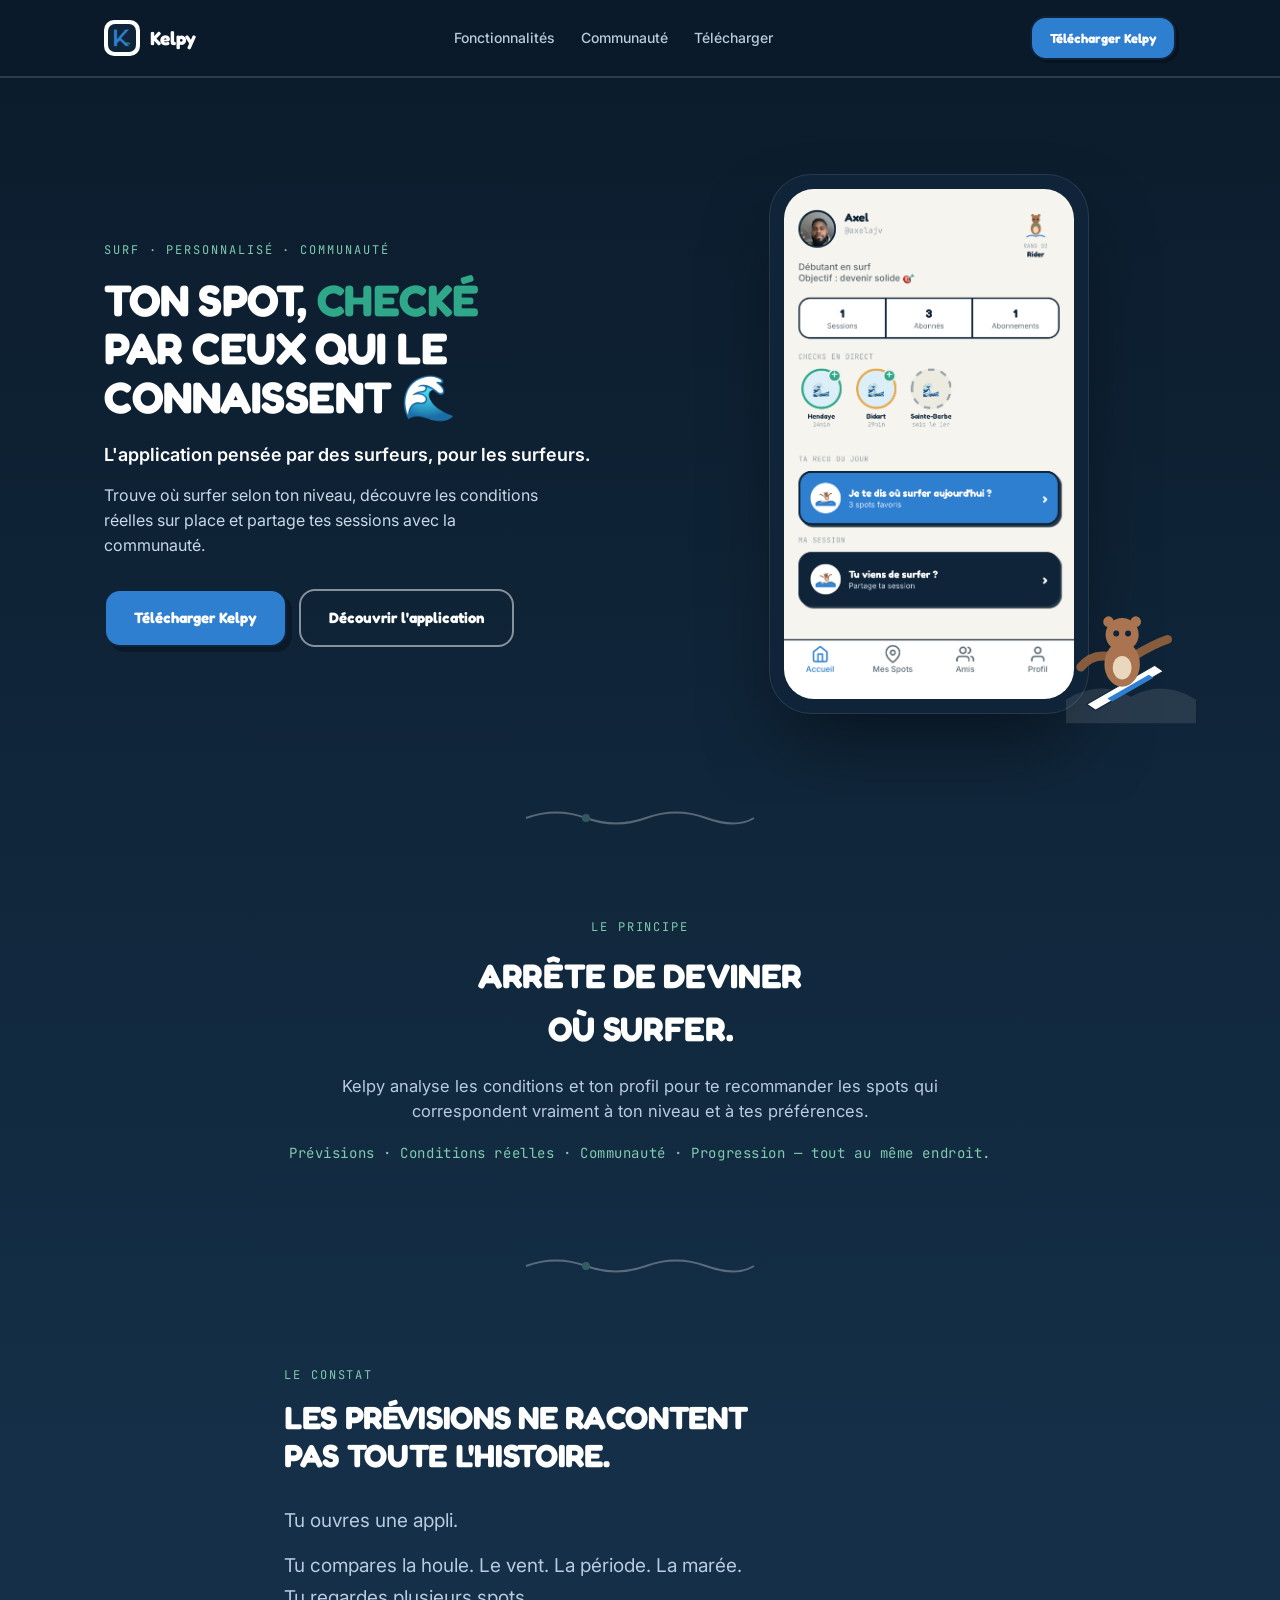
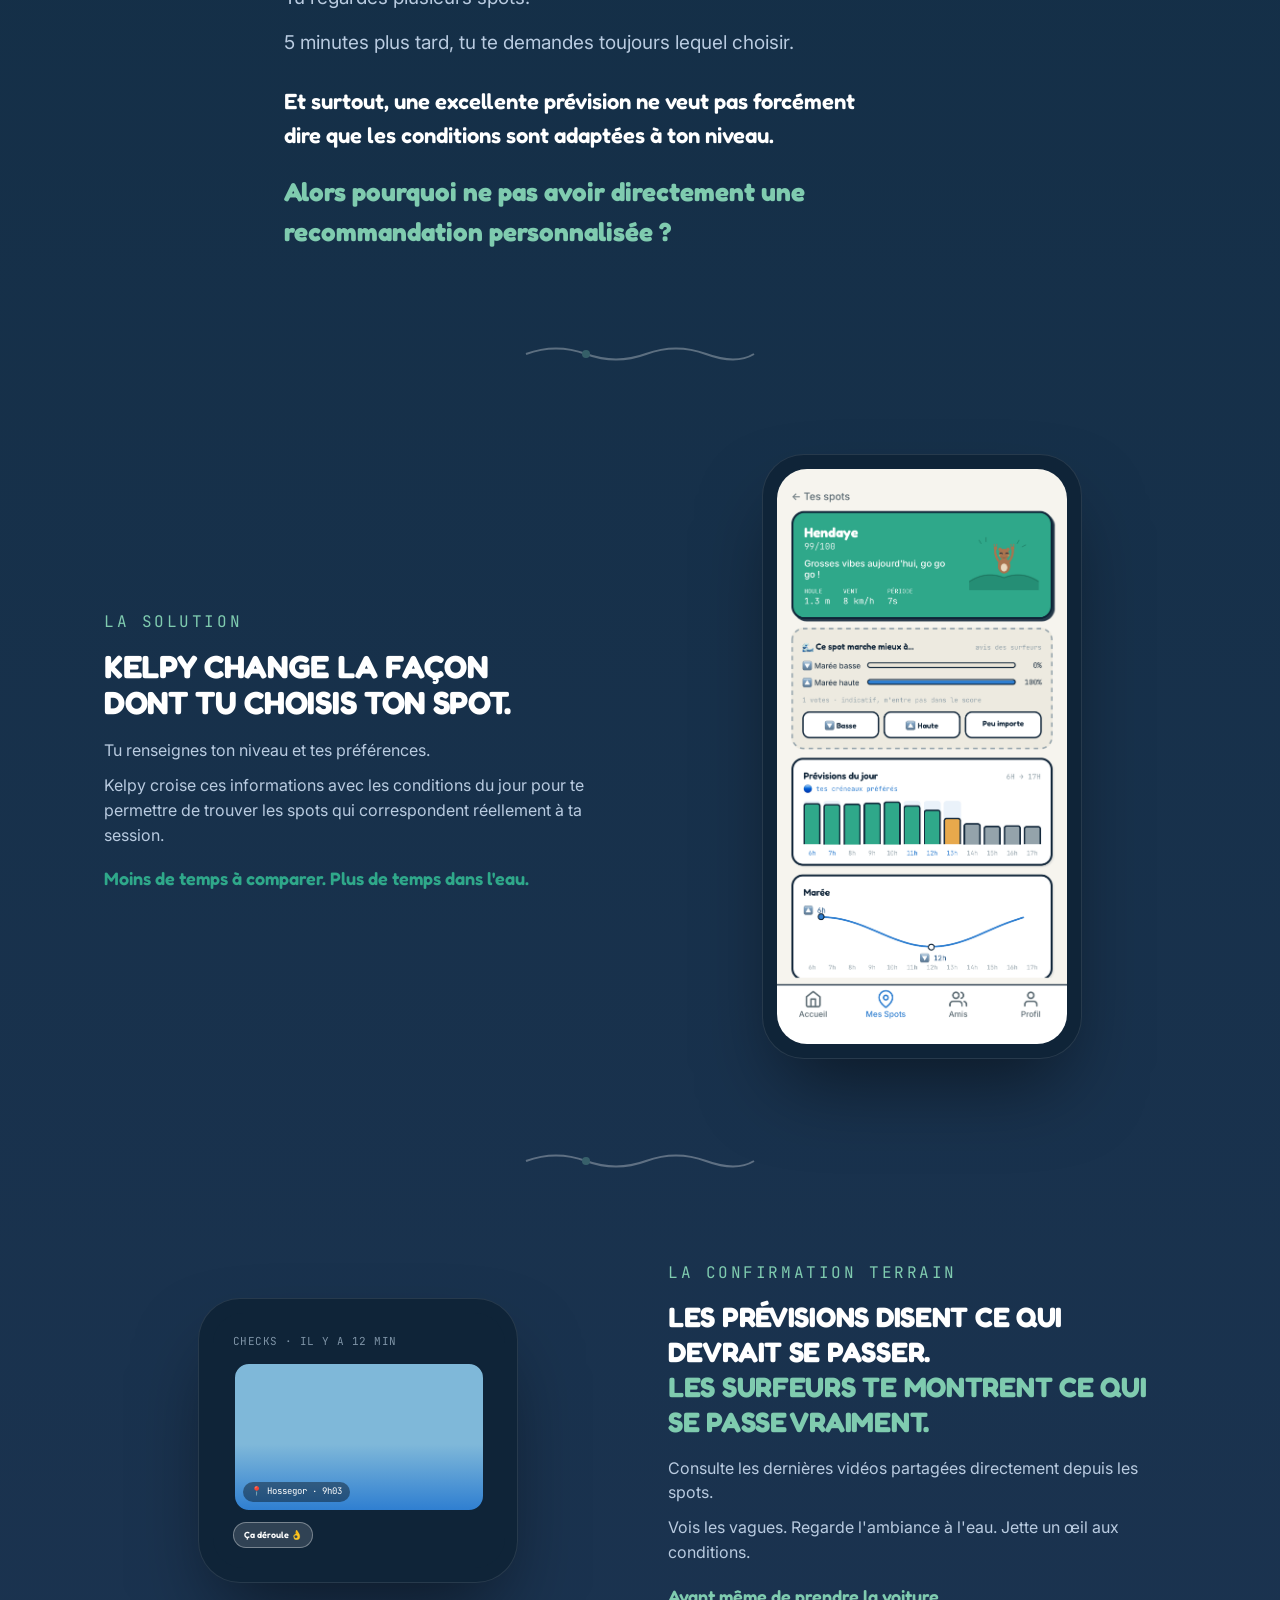
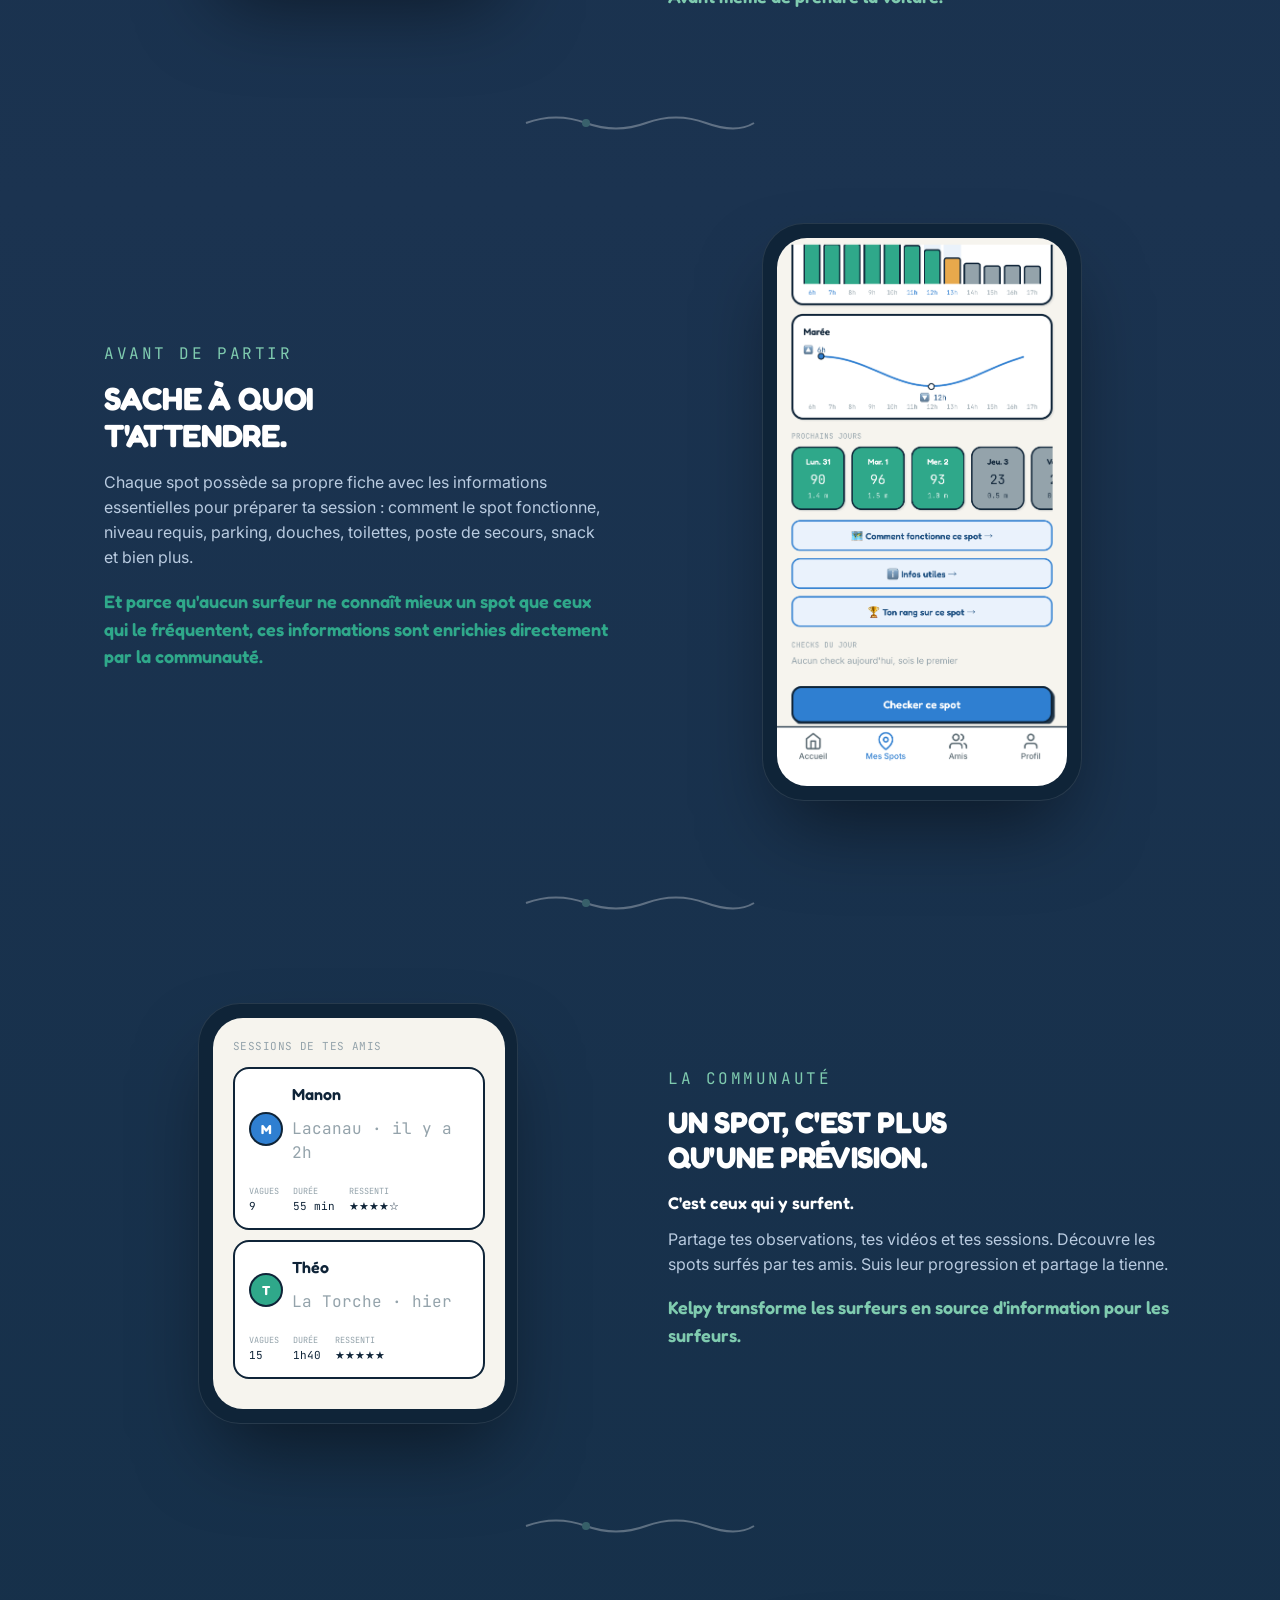
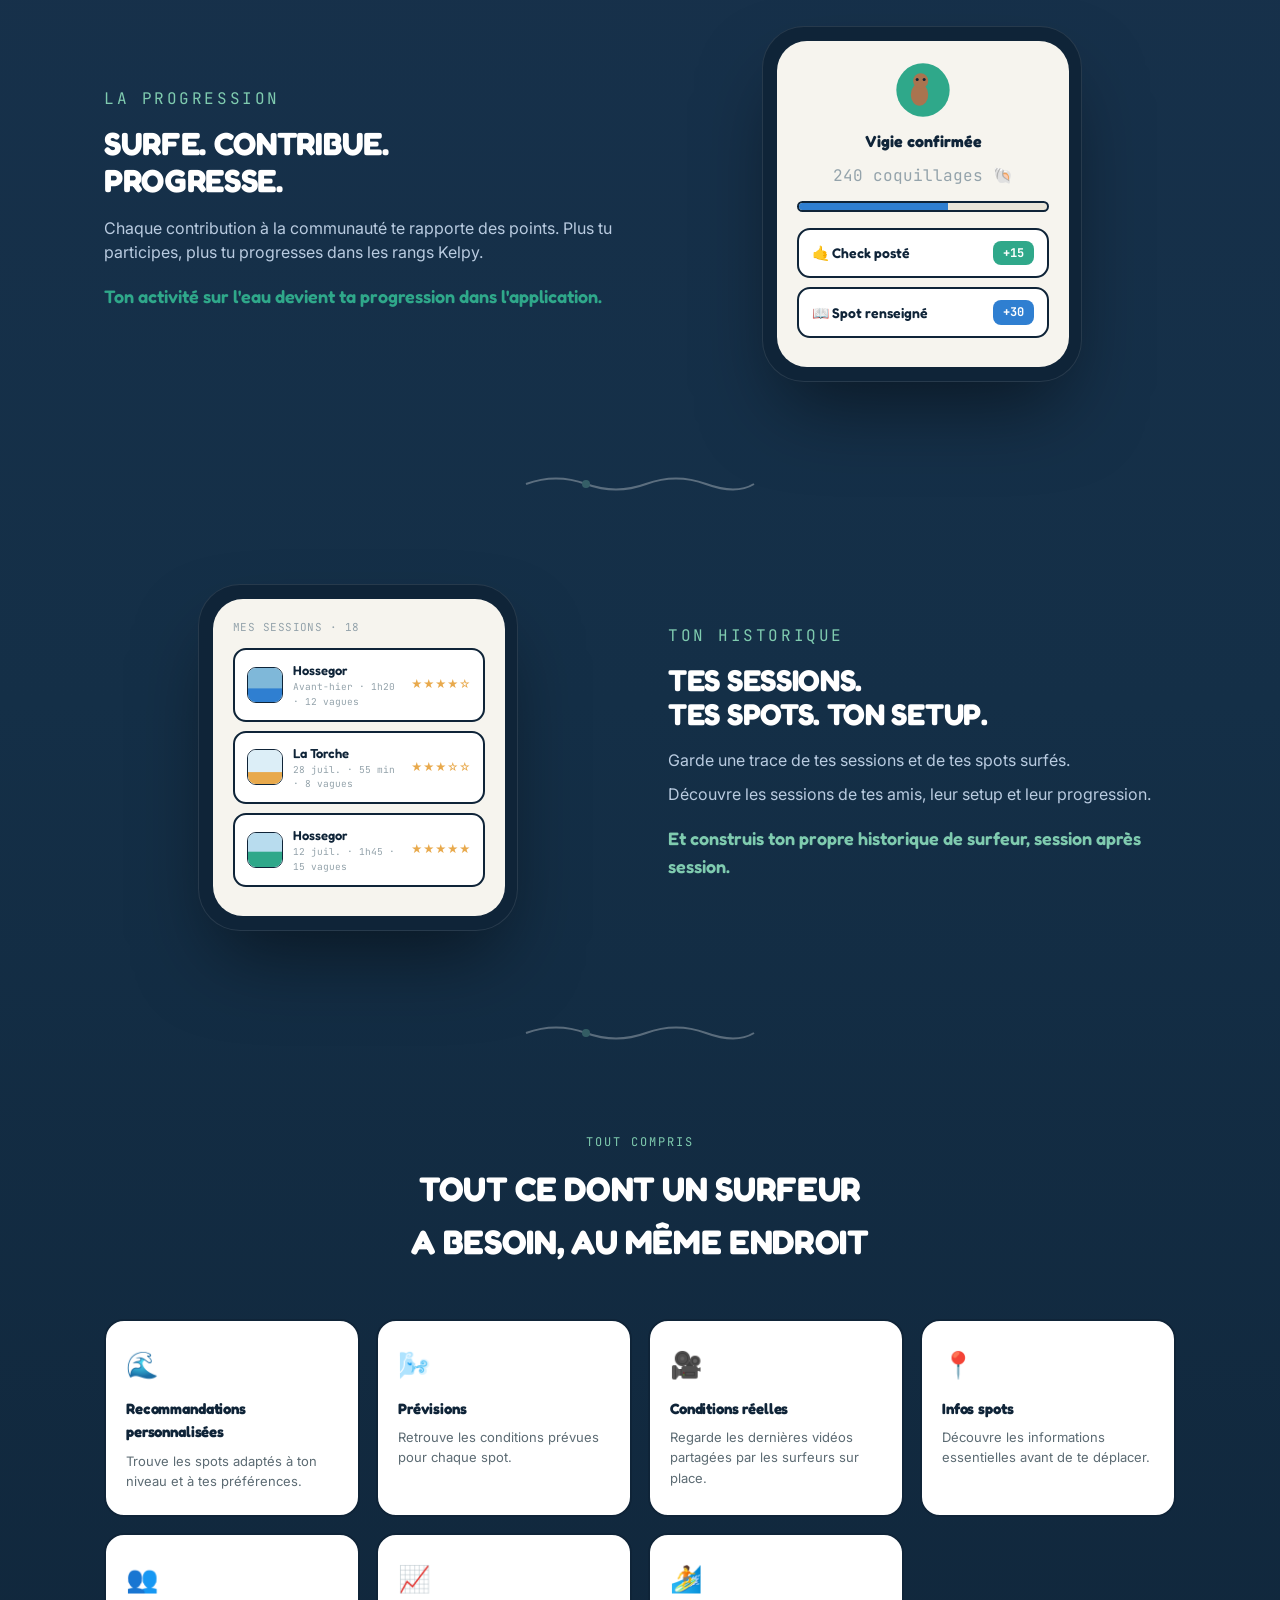
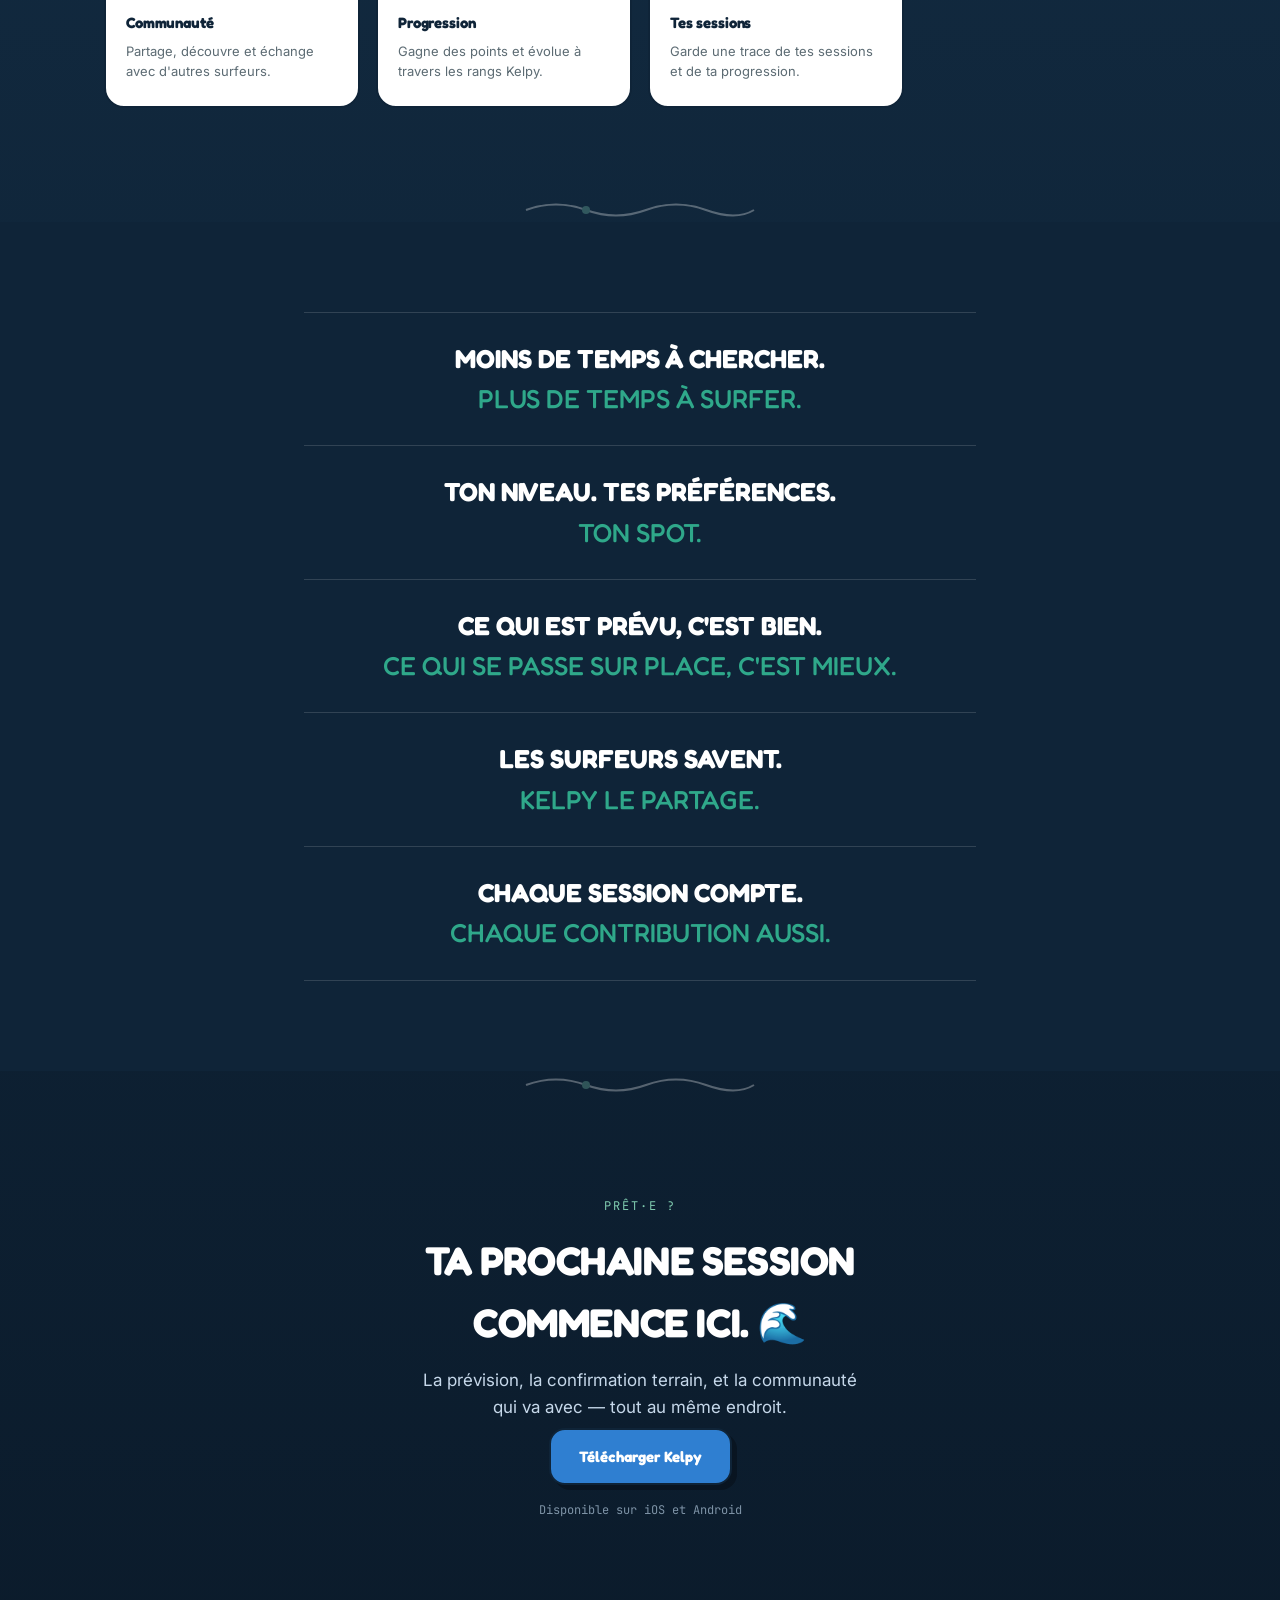
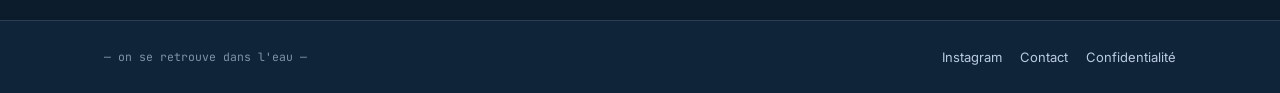
==== index.html @ 6b4bdc43 "Remove ?l=en-GB from App Store links, was forcing English display" ====
<!DOCTYPE html>
<html lang="fr">
<head>
<meta charset="UTF-8">
<meta name="viewport" content="width=device-width, initial-scale=1.0">
<title>Kelpy — Ton spot, checké par ceux qui le connaissent</title>
<link rel="preconnect" href="https://fonts.googleapis.com">
<link rel="preconnect" href="https://fonts.gstatic.com" crossorigin>
<link href="https://fonts.googleapis.com/css2?family=Fredoka:wght@500;600;700&family=Inter:wght@400;500;600;700&family=JetBrains+Mono:wght@400;500;700&display=swap" rel="stylesheet">
<style>
  :root{
    --ink:#0F2438; --ink-2:#173049;
    --foam:#F6F4EE; --foam-2:#EDEAE0;
    --ocean:#2F7FD1; --ocean-dark:#1B4E80; --ocean-light:#EAF2FC;
    --teal:#2FA88A; --teal-dark:#1C6E58;
    --amber:#E8A94C; --amber-dark:#9C6A1E;
    --slate:#5C6B73; --slate-light:#94A3AB;
    --fur:#A9744F; --fur-dark:#875C3C; --belly:#EAD8BE;
    --line:#0F2438;
  }
  *{box-sizing:border-box; margin:0; padding:0;}
  html{ scroll-behavior:smooth; }
  body{ font-family:'Inter',sans-serif; color:#fff; background:linear-gradient(180deg, #0B1B2B 0%, #142F47 18%, #1B3350 42%, #142F47 68%, #0B1B2B 100%); line-height:1.55; }
  img{ display:block; max-width:100%; }
  a{ color:inherit; }
  .wrap{ max-width:1120px; margin:0 auto; padding:0 24px; }
  .eyebrow{ font-family:'JetBrains Mono',monospace; font-size:12px; letter-spacing:0.16em; text-transform:uppercase; color:#7FCBAF; }
  .eyebrow.on-light{ color:#7FCBAF; }
  .eyebrow.on-dark{ color:#7FCBAF; }
  h1,h2,h3{ font-family:'Fredoka',sans-serif; font-weight:700; letter-spacing:-0.01em; }
  .btn{ display:inline-flex; align-items:center; gap:8px; font-family:'Fredoka',sans-serif; font-weight:700; font-size:15px; padding:15px 28px; border-radius:16px; border:2.5px solid var(--line); text-decoration:none; }
  .btn-primary{ background:var(--ocean); color:#fff; box-shadow:5px 5px 0 rgba(0,0,0,0.28); }
  .btn-ghost-dark{ background:transparent; color:#fff; border-color:rgba(255,255,255,0.5); }
  .card{ border:2.5px solid var(--line); border-radius:20px; background:#fff; color:var(--ink); }

  header{ position:sticky; top:0; z-index:30; background:rgba(11,27,43,0.88); backdrop-filter:blur(8px); border-bottom:2px solid rgba(255,255,255,0.14); }
  .navbar{ display:flex; align-items:center; justify-content:space-between; padding:16px 24px; max-width:1120px; margin:0 auto; }
  .brand{ display:flex; align-items:center; gap:10px; text-decoration:none; }
  .brand-mark{ width:36px; height:36px; border-radius:10px; background:#fff; display:flex; align-items:center; justify-content:center; }
  .brand-name{ font-family:'Fredoka',sans-serif; font-weight:700; font-size:19px; color:#fff; }
  .navlinks{ display:flex; gap:26px; font-size:14px; font-weight:500; }
  .navlinks a{ text-decoration:none; color:#B9CBE0; }

  section{ padding:88px 0; }
  section.dark{ color:#fff; }
  .slate-txt{ color:#B9CBE0; }

  .divider{ display:flex; justify-content:center; padding:0; }
  .divider svg{ opacity:0.3; }

  /* mini-mockups stylisés (remplacent les captures réelles) */
  .mock-screen{ width:292px; background:var(--foam); border-radius:30px; padding:20px; }
  .mock-eyebrow{ font-family:'JetBrains Mono',monospace; font-size:11px; color:var(--slate-light); margin-bottom:12px; letter-spacing:0.04em; }
  .mock-hero{ background:var(--teal); border-radius:18px; padding:16px 18px; border:2.5px solid var(--line); box-shadow:4px 4px 0 rgba(15,36,56,0.9); margin-bottom:14px; }
  .mock-hero .n{ font-family:'Fredoka',sans-serif; font-weight:700; font-size:19px; color:#fff; margin:0; }
  .mock-hero .s{ font-family:'JetBrains Mono',monospace; font-size:12px; color:#D6F2E9; margin:2px 0 10px; }
  .mock-stats{ display:flex; gap:15px; }
  .mock-stats div{ font-family:'JetBrains Mono',monospace; font-size:12px; color:#fff; }
  .mock-stats span{ display:block; font-size:9.5px; color:#D6F2E9; text-transform:uppercase; }
  .mock-bars{ display:flex; align-items:flex-end; gap:4px; height:52px; margin:8px 0 5px; }
  .mock-bar{ flex:1; border-radius:4px 4px 0 0; border:2px solid var(--line); border-bottom:none; }
  .mock-row{ display:flex; justify-content:space-between; align-items:center; border:2px solid var(--line); border-radius:13px; padding:11px 13px; margin-bottom:9px; background:#fff; }
  .mock-row .t{ font-family:'Fredoka',sans-serif; font-weight:600; font-size:14px; color:var(--ink); }
  .mock-badge{ font-family:'JetBrains Mono',monospace; font-size:12px; font-weight:700; padding:3px 10px; border-radius:8px; }
  .mock-bubbles{ display:flex; gap:10px; margin-bottom:16px; }
  .mock-bub{ width:46px; height:46px; border-radius:50%; border:3px solid var(--teal); }
  .mock-bub.md{ border-color:var(--amber); }
  .mock-bub.em{ border-color:var(--slate-light); border-style:dashed; }
  .mock-cta{ background:var(--ocean); border-radius:15px; padding:12px 14px; border:2.5px solid var(--line); box-shadow:4px 4px 0 rgba(15,36,56,0.9); display:flex; align-items:center; gap:10px; }
  .mock-cta .t{ color:#fff; font-family:'Fredoka',sans-serif; font-weight:700; font-size:13px; margin:0; }
  .mock-cta .d{ color:#D9E8FA; font-size:10px; margin:0; }
  .mock-poll{ border:2px dashed var(--slate-light); border-radius:15px; padding:13px; background:var(--foam-2); }
  .mock-poll .h{ font-family:'Fredoka',sans-serif; font-weight:600; font-size:13px; color:var(--ink); margin-bottom:10px; }
  .mock-poll-row{ display:flex; align-items:center; gap:8px; margin-bottom:7px; }
  .mock-poll-label{ font-size:11px; color:var(--ink); width:76px; flex-shrink:0; }
  .mock-poll-track{ flex:1; height:9px; background:#EAE5D8; border-radius:5px; border:2px solid var(--line); overflow:hidden; }
  .mock-poll-fill{ height:100%; background:var(--ocean); }
  .mock-list-item{ display:flex; align-items:flex-start; gap:10px; border:2px solid var(--line); border-radius:13px; padding:11px 13px; margin-bottom:9px; background:#fff; }
  .mock-list-item .ic{ font-size:17px; }
  .mock-list-item .txt{ font-size:12px; color:var(--slate); line-height:1.4; }
  .mock-list-item .txt b{ color:var(--ink); font-family:'Fredoka',sans-serif; font-weight:600; font-size:13.5px; display:block; margin-bottom:3px; }
  .mock-rank-head{ text-align:center; margin-bottom:16px; }
  .mock-rank-mascot{ width:58px; height:58px; margin:0 auto 10px; }
  .mock-rank-title{ font-family:'Fredoka',sans-serif; font-weight:700; font-size:18px; color:var(--ink); }
  .mock-rank-sub{ font-family:'JetBrains Mono',monospace; font-size:11.5px; color:var(--slate-light); }
  .mock-track-outer{ height:11px; border-radius:7px; background:#EAE5D8; border:2.5px solid var(--line); margin:12px 0 4px; position:relative; overflow:hidden; }
  .mock-track-fill{ height:100%; background:var(--ocean); }
  .mock-avatar{ width:34px; height:34px; border-radius:50%; background:var(--ocean); border:2px solid var(--line); display:flex; align-items:center; justify-content:center; font-family:'Fredoka',sans-serif; font-weight:700; color:#fff; font-size:13px; flex-shrink:0; }
  .mock-post{ border:2px solid var(--line); border-radius:16px; padding:13px 14px; background:#fff; margin-bottom:10px; }
  .mock-post-top{ display:flex; align-items:center; gap:9px; margin-bottom:9px; }
  .mock-post-name{ font-family:'Fredoka',sans-serif; font-weight:600; font-size:13px; color:var(--ink); margin:0; }
  .mock-post-meta{ font-family:'JetBrains Mono',monospace; font-size:10px; color:var(--slate-light); margin:0; }
  .mock-post-stats{ display:flex; gap:14px; font-family:'JetBrains Mono',monospace; font-size:11px; color:var(--ink); }
  .mock-post-stats span{ display:block; font-size:8.5px; color:var(--slate-light); text-transform:uppercase; }
  .mock-session-log{ display:flex; align-items:center; gap:10px; border:2px solid var(--line); border-radius:13px; padding:10px 12px; margin-bottom:9px; background:#fff; }
  .mock-session-thumb{ width:36px; height:36px; border-radius:9px; flex-shrink:0; border:1.5px solid var(--line); }
  .mock-session-info{ flex:1; }
  .mock-session-info .n{ font-family:'Fredoka',sans-serif; font-weight:600; font-size:13px; color:var(--ink); margin:0; }
  .mock-session-info .m{ font-family:'JetBrains Mono',monospace; font-size:9.5px; color:var(--slate-light); margin:0; }
  .mock-stars{ font-size:11px; color:var(--amber); }

  .hero{ padding:96px 0 90px; position:relative; overflow:hidden; }
  .hero-grid{ display:grid; grid-template-columns:1.05fr 1fr; gap:60px; align-items:center; }
  .hero h1{ font-size:44px; line-height:1.1; margin:16px 0 20px; text-transform:uppercase; }
  .hero h1 span{ color:var(--teal); }
  .hero .lede{ font-size:18px; font-weight:600; margin-bottom:14px; }
  .hero p.body{ font-size:16px; color:#C6D8EA; max-width:440px; margin-bottom:32px; }
  .hero-ctas{ display:flex; gap:12px; flex-wrap:wrap; }

  .hero-visual{ position:relative; display:flex; justify-content:center; }
  .phone-frame{ width:320px; border-radius:42px; padding:14px; background:var(--ink); box-shadow:0 40px 80px -20px rgba(0,0,0,0.5); position:relative; z-index:2; border:1px solid rgba(255,255,255,0.1); }
  .phone-frame img{ border-radius:30px; width:100%; }
  .kelpy-float{ position:absolute; z-index:3; }

  .statement{ text-align:center; }
  .statement h2{ font-size:34px; text-transform:uppercase; margin:14px 0 18px; }
  .statement .lede{ font-size:16.5px; max-width:640px; margin:0 auto 18px; }
  .statement .pillars{ font-family:'JetBrains Mono',monospace; font-size:14px; letter-spacing:0.04em; margin-top:6px; }

  .problem-lines p{ font-size:19px; color:#B9CBE0; margin-bottom:6px; }
  .problem-lines p.tight{ margin-bottom:2px; }
  .problem-lines .beat{ height:14px; }
  .problem-punch{ font-family:'Fredoka',sans-serif; font-weight:600; font-size:22px; color:#fff; margin-top:26px; max-width:600px; }
  .problem-question{ font-family:'Fredoka',sans-serif; font-weight:700; font-size:26px; color:#7FCBAF; margin-top:20px; }

  .split{ display:grid; grid-template-columns:1fr 1fr; gap:56px; align-items:center; }
  .split.reverse{ direction:rtl; }
  .split.reverse > *{ direction:ltr; }
  .split h2{ font-size:32px; text-transform:uppercase; margin:14px 0 16px; line-height:1.15; }
  .split p{ font-size:16px; margin-bottom:10px; }
  .split .punch{ font-family:'Fredoka',sans-serif; font-weight:600; font-size:18px; margin-top:18px; }
  .split-visual{ display:flex; justify-content:center; }

  .section-head{ text-align:center; max-width:600px; margin:0 auto 50px; }
  .section-head h2{ font-size:34px; text-transform:uppercase; margin:12px 0 0; }
  .feat-grid{ display:grid; grid-template-columns:repeat(4,1fr); gap:16px; }
  .feat-card{ padding:24px 20px; }
  .feat-card .ic{ font-size:26px; margin-bottom:12px; }
  .feat-card h3{ font-size:15px; margin-bottom:7px; text-transform:none; }
  .feat-card p{ font-size:13px; color:var(--slate); }

  .manifesto{ background:var(--ink); color:#fff; padding:90px 0; }
  .mani-list{ display:flex; flex-direction:column; }
  .mani-item{ padding:26px 0; border-bottom:1px solid rgba(255,255,255,0.14); text-align:center; }
  .mani-item:first-child{ border-top:1px solid rgba(255,255,255,0.14); }
  .mani-item .l1{ font-family:'Fredoka',sans-serif; font-weight:700; font-size:26px; text-transform:uppercase; }
  .mani-item .l2{ font-family:'Fredoka',sans-serif; font-weight:500; font-size:26px; text-transform:uppercase; color:var(--teal); }

  .final-cta{ text-align:center; padding:100px 0; }
  .final-cta h2{ font-size:40px; text-transform:uppercase; margin:14px 0 14px; }
  .final-cta .lede{ font-size:17px; color:#C6D8EA; max-width:460px; margin:0 auto 8px; }
  .final-cta .tag{ font-family:'JetBrains Mono',monospace; font-size:13px; color:#7FCBAF; margin-bottom:30px; }
  .store-note{ font-family:'JetBrains Mono',monospace; font-size:12px; color:#7E93A6; margin-top:16px; }

  footer{ background:var(--ink); border-top:1px solid rgba(255,255,255,0.12); padding:26px 0; }
  .foot-row{ display:flex; justify-content:space-between; align-items:center; flex-wrap:wrap; gap:12px; }
  .foot-sig{ font-family:'JetBrains Mono',monospace; font-size:11.5px; color:#7E93A6; }
  .foot-links{ display:flex; gap:18px; font-size:13px; }
  .foot-links a{ text-decoration:none; color:#B9CBE0; }

  @media (max-width:880px){
    .hero-grid, .split, .split.reverse{ grid-template-columns:1fr; direction:ltr; }
    .hero{ text-align:center; padding-top:60px; }
    .hero p.body{ margin-left:auto; margin-right:auto; }
    .hero-ctas{ justify-content:center; }
    .hero-visual{ margin-top:48px; }
    .split-visual{ margin-top:32px; }
    .split{ text-align:center; }
    .feat-grid{ grid-template-columns:1fr 1fr; }
    .navlinks{ display:none; }
    .hero h1{ font-size:32px; }
    .mani-item .l1, .mani-item .l2{ font-size:19px; }
  }
</style>
</head>
<body>

<header>
  <div class="navbar">
    <a class="brand" href="#top">
      <div class="brand-mark">
        <img src="[data-uri]" width="28" height="28" style="border-radius:7px; display:block;" alt="Kelpy">
      </div>
      <span class="brand-name">Kelpy</span>
    </a>
    <nav class="navlinks">
      <a href="#features">Fonctionnalités</a>
      <a href="#community">Communauté</a>
      <a href="https://apps.apple.com/fr/app/kelpy/id6801626413">Télécharger</a>
    </nav>
    <a href="https://apps.apple.com/fr/app/kelpy/id6801626413" class="btn btn-primary" style="padding:10px 18px; font-size:13px; box-shadow:3px 3px 0 rgba(0,0,0,0.28);">Télécharger Kelpy</a>
  </div>
</header>

<section class="dark hero" id="top">
  <div class="wrap hero-grid">
    <div>
      <p class="eyebrow on-dark">SURF · PERSONNALISÉ · COMMUNAUTÉ</p>
      <h1>Ton spot, <span>checké</span><br>par ceux qui le<br>connaissent 🌊</h1>
      <p class="lede" style="color:#fff;">L'application pensée par des surfeurs, pour les surfeurs.</p>
      <p class="body">Trouve où surfer selon ton niveau, découvre les conditions réelles sur place et partage tes sessions avec la communauté.</p>
      <div class="hero-ctas">
        <a href="https://apps.apple.com/fr/app/kelpy/id6801626413" class="btn btn-primary">Télécharger Kelpy</a>
        <a href="https://apps.apple.com/fr/app/kelpy/id6801626413" class="btn btn-ghost-dark">Découvrir l'application</a>
      </div>
    </div>
    <div class="hero-visual">
      <div class="phone-frame">
        <img src="[data-uri]" alt="Écran d'accueil réel de Kelpy" style="border-radius:30px; width:100%; display:block;">
      </div>
      <svg class="kelpy-float" viewBox="0 0 220 190" width="130" style="right:-20px; bottom:-10px;">
        <path d="M0 150 Q55 115 110 145 Q165 115 220 150 L220 190 L0 190 Z" fill="rgba(255,255,255,0.1)"/>
        <polygon points="35,158 150,92 165,102 50,168" fill="#ffffff" stroke="#0F2438" stroke-width="2"/>
        <polygon points="70,148 140,108 148,113 78,153" fill="#2F7FD1"/>
        <path d="M78,78 Q45,70 25,95" fill="none" stroke="#875C3C" stroke-width="15" stroke-linecap="round"/>
        <path d="M112,78 Q150,55 172,48" fill="none" stroke="#875C3C" stroke-width="15" stroke-linecap="round"/>
        <ellipse cx="95" cy="90" rx="30" ry="38" fill="#A9744F"/>
        <ellipse cx="95" cy="96" rx="16" ry="20" fill="#EAD8BE"/>
        <circle cx="95" cy="40" r="28" fill="#A9744F"/>
        <ellipse cx="72" cy="18" rx="9" ry="9" fill="#A9744F"/>
        <ellipse cx="118" cy="18" rx="9" ry="9" fill="#A9744F"/>
        <circle cx="85" cy="38" r="5" fill="#0F2438"/>
        <circle cx="105" cy="38" r="5" fill="#0F2438"/>
      </svg>
    </div>
  </div>
</section>
<div class="divider">
  <svg viewBox="0 0 240 26" width="240" height="26">
    <path d="M6 14 Q 36 3, 66 14 T 126 14 T 186 14 T 234 14" fill="none" stroke="#ffffff" stroke-width="2"/>
    <circle cx="66" cy="14" r="4" fill="#7FCBAF"/>
  </svg>
</div>
<section class="statement">
  <div class="wrap">
    <p class="eyebrow on-light" style="text-align:center;">Le principe</p>
    <h2 style="text-align:center;">Arrête de deviner<br>où surfer.</h2>
    <p class="lede slate-txt" style="text-align:center;">Kelpy analyse les conditions et ton profil pour te recommander les spots qui correspondent vraiment à ton niveau et à tes préférences.</p>
    <p class="pillars" style="text-align:center; color:#7FCBAF;">Prévisions · Conditions réelles · Communauté · Progression — tout au même endroit.</p>
  </div>
</section>
<div class="divider">
  <svg viewBox="0 0 240 26" width="240" height="26">
    <path d="M6 14 Q 36 3, 66 14 T 126 14 T 186 14 T 234 14" fill="none" stroke="#ffffff" stroke-width="2"/>
    <circle cx="66" cy="14" r="4" fill="#7FCBAF"/>
  </svg>
</div>
<section id="story">
  <div class="wrap" style="max-width:760px;">
    <p class="eyebrow on-light">Le constat</p>
    <h2 style="font-size:32px; text-transform:uppercase; margin:14px 0 30px; line-height:1.2;">Les prévisions ne racontent<br>pas toute l'histoire.</h2>
    <div class="problem-lines">
      <p class="tight">Tu ouvres une appli.</p>
      <div class="beat"></div>
      <p class="tight">Tu compares la houle. Le vent. La période. La marée.</p>
      <p class="tight">Tu regardes plusieurs spots.</p>
      <div class="beat"></div>
      <p>5 minutes plus tard, tu te demandes toujours lequel choisir.</p>
    </div>
    <p class="problem-punch">Et surtout, une excellente prévision ne veut pas forcément dire que les conditions sont adaptées à ton niveau.</p>
    <p class="problem-question">Alors pourquoi ne pas avoir directement une recommandation personnalisée ?</p>
  </div>
</section>
<div class="divider">
  <svg viewBox="0 0 240 26" width="240" height="26">
    <path d="M6 14 Q 36 3, 66 14 T 126 14 T 186 14 T 234 14" fill="none" stroke="#ffffff" stroke-width="2"/>
    <circle cx="66" cy="14" r="4" fill="#7FCBAF"/>
  </svg>
</div>
<section class="dark">
  <div class="wrap split">
    <div>
      <p class="eyebrow on-dark">La solution</p>
      <h2>Kelpy change la façon<br>dont tu choisis ton spot.</h2>
      <p class="slate-txt">Tu renseignes ton niveau et tes préférences.</p>
      <p class="slate-txt">Kelpy croise ces informations avec les conditions du jour pour te permettre de trouver les spots qui correspondent réellement à ta session.</p>
      <p class="punch" style="color:var(--teal);">Moins de temps à comparer. Plus de temps dans l'eau.</p>
    </div>
    <div class="split-visual">
      <div class="phone-frame">
        <img src="[data-uri]" alt="Fiche spot Hendaye avec score et sondage marée" style="border-radius:30px; width:100%; display:block;">
      </div>
    </div>
  </div>
</section>
<div class="divider">
  <svg viewBox="0 0 240 26" width="240" height="26">
    <path d="M6 14 Q 36 3, 66 14 T 126 14 T 186 14 T 234 14" fill="none" stroke="#ffffff" stroke-width="2"/>
    <circle cx="66" cy="14" r="4" fill="#7FCBAF"/>
  </svg>
</div>
<section>
  <div class="wrap split reverse">
    <div>
      <p class="eyebrow on-light">La confirmation terrain</p>
      <h2 style="text-transform:uppercase; font-size:28px; line-height:1.25; margin:14px 0 16px;">Les prévisions disent ce qui devrait se passer.<br><span style="color:#7FCBAF;">Les surfeurs te montrent ce qui se passe vraiment.</span></h2>
      <p class="slate-txt">Consulte les dernières vidéos partagées directement depuis les spots.</p>
      <p class="slate-txt">Vois les vagues. Regarde l'ambiance à l'eau. Jette un œil aux conditions.</p>
      <p class="punch" style="color:#7FCBAF;">Avant même de prendre la voiture.</p>
    </div>
    <div class="split-visual">
      <div class="phone-frame" style="background:var(--ink);">
        <div class="mock-screen" style="background:var(--ink);">
          <div class="mock-eyebrow" style="color:#7E93A6;">CHECKS · IL Y A 12 MIN</div>
          <div style="border-radius:16px; overflow:hidden; height:150px; background:linear-gradient(180deg,#7FB8D9 55%, var(--ocean) 100%); position:relative; border:2px solid var(--line); margin-bottom:10px;">
            <span style="position:absolute; bottom:8px; left:8px; background:rgba(0,0,0,0.4); color:#fff; font-size:9px; padding:3px 8px; border-radius:10px; font-family:'JetBrains Mono',monospace;">📍 Hossegor · 9h03</span>
          </div>
          <div style="display:flex; gap:6px;">
            <span style="background:rgba(255,255,255,0.14); color:#fff; font-size:9px; padding:5px 10px; border-radius:14px; border:1px solid rgba(255,255,255,0.35); font-family:'Fredoka',sans-serif; font-weight:600;">Ça déroule 👌</span>
          </div>
        </div>
      </div>
    </div>
  </div>
</section>
<div class="divider">
  <svg viewBox="0 0 240 26" width="240" height="26">
    <path d="M6 14 Q 36 3, 66 14 T 126 14 T 186 14 T 234 14" fill="none" stroke="#ffffff" stroke-width="2"/>
    <circle cx="66" cy="14" r="4" fill="#7FCBAF"/>
  </svg>
</div>
<section class="dark">
  <div class="wrap split">
    <div>
      <p class="eyebrow on-dark">Avant de partir</p>
      <h2>Sache à quoi<br>t'attendre.</h2>
      <p class="slate-txt">Chaque spot possède sa propre fiche avec les informations essentielles pour préparer ta session : comment le spot fonctionne, niveau requis, parking, douches, toilettes, poste de secours, snack et bien plus.</p>
      <p class="punch" style="color:var(--teal);">Et parce qu'aucun surfeur ne connaît mieux un spot que ceux qui le fréquentent, ces informations sont enrichies directement par la communauté.</p>
    </div>
    <div class="split-visual">
      <div class="phone-frame">
        <img src="[data-uri]" alt="Prévisions, marée et infos pratiques d'un spot" style="border-radius:30px; width:100%; display:block;">
      </div>
    </div>
  </div>
</section>
<div class="divider">
  <svg viewBox="0 0 240 26" width="240" height="26">
    <path d="M6 14 Q 36 3, 66 14 T 126 14 T 186 14 T 234 14" fill="none" stroke="#ffffff" stroke-width="2"/>
    <circle cx="66" cy="14" r="4" fill="#7FCBAF"/>
  </svg>
</div>
<section id="community">
  <div class="wrap split reverse">
    <div>
      <p class="eyebrow on-light">La communauté</p>
      <h2 style="text-transform:uppercase; font-size:30px; margin:14px 0 16px;">Un spot, c'est plus<br>qu'une prévision.</h2>
      <p style="font-family:'Fredoka',sans-serif; font-weight:600; color:#fff; font-size:17px; margin-bottom:10px;">C'est ceux qui y surfent.</p>
      <p class="slate-txt">Partage tes observations, tes vidéos et tes sessions. Découvre les spots surfés par tes amis. Suis leur progression et partage la tienne.</p>
      <p class="punch" style="color:#7FCBAF;">Kelpy transforme les surfeurs en source d'information pour les surfeurs.</p>
    </div>
    <div class="split-visual">
      <div class="phone-frame">
        <div class="mock-screen">
          <div class="mock-eyebrow">SESSIONS DE TES AMIS</div>
          <div class="mock-post">
            <div class="mock-post-top">
              <div class="mock-avatar">M</div>
              <div><p class="mock-post-name">Manon</p><p class="mock-post-meta">Lacanau · il y a 2h</p></div>
            </div>
            <div class="mock-post-stats">
              <div><span>Vagues</span>9</div>
              <div><span>Durée</span>55 min</div>
              <div><span>Ressenti</span>★★★★☆</div>
            </div>
          </div>
          <div class="mock-post">
            <div class="mock-post-top">
              <div class="mock-avatar" style="background:var(--teal);">T</div>
              <div><p class="mock-post-name">Théo</p><p class="mock-post-meta">La Torche · hier</p></div>
            </div>
            <div class="mock-post-stats">
              <div><span>Vagues</span>15</div>
              <div><span>Durée</span>1h40</div>
              <div><span>Ressenti</span>★★★★★</div>
            </div>
          </div>
        </div>
      </div>
    </div>
  </div>
</section>
<div class="divider">
  <svg viewBox="0 0 240 26" width="240" height="26">
    <path d="M6 14 Q 36 3, 66 14 T 126 14 T 186 14 T 234 14" fill="none" stroke="#ffffff" stroke-width="2"/>
    <circle cx="66" cy="14" r="4" fill="#7FCBAF"/>
  </svg>
</div>
<section class="dark">
  <div class="wrap split">
    <div>
      <p class="eyebrow on-dark">La progression</p>
      <h2>Surfe. Contribue.<br>Progresse.</h2>
      <p class="slate-txt">Chaque contribution à la communauté te rapporte des points. Plus tu participes, plus tu progresses dans les rangs Kelpy.</p>
      <p class="punch" style="color:var(--teal);">Ton activité sur l'eau devient ta progression dans l'application.</p>
    </div>
    <div class="split-visual">
      <div class="phone-frame">
        <div class="mock-screen">
          <div class="mock-rank-head">
            <div class="mock-rank-mascot"><svg viewBox="0 0 100 100"><circle cx="50" cy="50" r="46" fill="#2FA88A"/><g transform="translate(30 24)"><ellipse cx="14" cy="34" rx="15" ry="19" fill="#A9744F"/><circle cx="16" cy="10" r="13" fill="#A9744F"/><circle cx="10" cy="8" r="2.6" fill="#0F2438"/><circle cx="22" cy="8" r="2.6" fill="#0F2438"/></g></svg></div>
            <p class="mock-rank-title">Vigie confirmée</p>
            <p class="mock-rank-sub">240 coquillages 🐚</p>
            <div class="mock-track-outer"><div class="mock-track-fill" style="width:60%;"></div></div>
          </div>
          <div class="mock-row"><span class="t">🤙 Check posté</span><span class="mock-badge" style="background:var(--teal); color:#fff;">+15</span></div>
          <div class="mock-row"><span class="t">📖 Spot renseigné</span><span class="mock-badge" style="background:var(--ocean); color:#fff;">+30</span></div>
        </div>
      </div>
    </div>
  </div>
</section>
<div class="divider">
  <svg viewBox="0 0 240 26" width="240" height="26">
    <path d="M6 14 Q 36 3, 66 14 T 126 14 T 186 14 T 234 14" fill="none" stroke="#ffffff" stroke-width="2"/>
    <circle cx="66" cy="14" r="4" fill="#7FCBAF"/>
  </svg>
</div>
<section>
  <div class="wrap split reverse">
    <div>
      <p class="eyebrow on-light">Ton historique</p>
      <h2 style="text-transform:uppercase; font-size:30px; margin:14px 0 16px;">Tes sessions.<br>Tes spots. Ton setup.</h2>
      <p class="slate-txt">Garde une trace de tes sessions et de tes spots surfés.</p>
      <p class="slate-txt">Découvre les sessions de tes amis, leur setup et leur progression.</p>
      <p class="punch" style="color:#7FCBAF;">Et construis ton propre historique de surfeur, session après session.</p>
    </div>
    <div class="split-visual">
      <div class="phone-frame">
        <div class="mock-screen">
          <div class="mock-eyebrow">MES SESSIONS · 18</div>
          <div class="mock-session-log">
            <svg class="mock-session-thumb" viewBox="0 0 40 40"><rect width="40" height="40" fill="#7FB8D9"/><rect y="24" width="40" height="16" fill="#2F7FD1"/></svg>
            <div class="mock-session-info"><p class="n">Hossegor</p><p class="m">Avant-hier · 1h20 · 12 vagues</p></div>
            <span class="mock-stars">★★★★☆</span>
          </div>
          <div class="mock-session-log">
            <svg class="mock-session-thumb" viewBox="0 0 40 40"><rect width="40" height="40" fill="#DCEEF7"/><rect y="26" width="40" height="14" fill="#E8A94C"/></svg>
            <div class="mock-session-info"><p class="n">La Torche</p><p class="m">28 juil. · 55 min · 8 vagues</p></div>
            <span class="mock-stars">★★★☆☆</span>
          </div>
          <div class="mock-session-log">
            <svg class="mock-session-thumb" viewBox="0 0 40 40"><rect width="40" height="40" fill="#B8DCEE"/><rect y="22" width="40" height="18" fill="#2FA88A"/></svg>
            <div class="mock-session-info"><p class="n">Hossegor</p><p class="m">12 juil. · 1h45 · 15 vagues</p></div>
            <span class="mock-stars">★★★★★</span>
          </div>
        </div>
      </div>
    </div>
  </div>
</section>
<div class="divider">
  <svg viewBox="0 0 240 26" width="240" height="26">
    <path d="M6 14 Q 36 3, 66 14 T 126 14 T 186 14 T 234 14" fill="none" stroke="#ffffff" stroke-width="2"/>
    <circle cx="66" cy="14" r="4" fill="#7FCBAF"/>
  </svg>
</div>
<section id="features">
  <div class="wrap">
    <div class="section-head">
      <p class="eyebrow on-light">Tout compris</p>
      <h2>Tout ce dont un surfeur<br>a besoin, au même endroit</h2>
    </div>
    <div class="feat-grid">
      <div class="card feat-card">
        <div class="ic">🌊</div>
        <h3>Recommandations personnalisées</h3>
        <p>Trouve les spots adaptés à ton niveau et à tes préférences.</p>
      </div>
      <div class="card feat-card">
        <div class="ic">🌬️</div>
        <h3>Prévisions</h3>
        <p>Retrouve les conditions prévues pour chaque spot.</p>
      </div>
      <div class="card feat-card">
        <div class="ic">🎥</div>
        <h3>Conditions réelles</h3>
        <p>Regarde les dernières vidéos partagées par les surfeurs sur place.</p>
      </div>
      <div class="card feat-card">
        <div class="ic">📍</div>
        <h3>Infos spots</h3>
        <p>Découvre les informations essentielles avant de te déplacer.</p>
      </div>
      <div class="card feat-card">
        <div class="ic">👥</div>
        <h3>Communauté</h3>
        <p>Partage, découvre et échange avec d'autres surfeurs.</p>
      </div>
      <div class="card feat-card">
        <div class="ic">📈</div>
        <h3>Progression</h3>
        <p>Gagne des points et évolue à travers les rangs Kelpy.</p>
      </div>
      <div class="card feat-card">
        <div class="ic">🏄</div>
        <h3>Tes sessions</h3>
        <p>Garde une trace de tes sessions et de ta progression.</p>
      </div>
    </div>
  </div>
</section>
<div class="divider">
  <svg viewBox="0 0 240 26" width="240" height="26">
    <path d="M6 14 Q 36 3, 66 14 T 126 14 T 186 14 T 234 14" fill="none" stroke="#ffffff" stroke-width="2"/>
    <circle cx="66" cy="14" r="4" fill="#7FCBAF"/>
  </svg>
</div>
<section class="manifesto">
  <div class="wrap" style="max-width:720px;">
    <div class="mani-list">
      <div class="mani-item"><span class="l1">Moins de temps à chercher.</span><br><span class="l2">Plus de temps à surfer.</span></div>
      <div class="mani-item"><span class="l1">Ton niveau. Tes préférences.</span><br><span class="l2">Ton spot.</span></div>
      <div class="mani-item"><span class="l1">Ce qui est prévu, c'est bien.</span><br><span class="l2">Ce qui se passe sur place, c'est mieux.</span></div>
      <div class="mani-item"><span class="l1">Les surfeurs savent.</span><br><span class="l2">Kelpy le partage.</span></div>
      <div class="mani-item"><span class="l1">Chaque session compte.</span><br><span class="l2">Chaque contribution aussi.</span></div>
    </div>
  </div>
</section>
<div class="divider">
  <svg viewBox="0 0 240 26" width="240" height="26">
    <path d="M6 14 Q 36 3, 66 14 T 126 14 T 186 14 T 234 14" fill="none" stroke="#ffffff" stroke-width="2"/>
    <circle cx="66" cy="14" r="4" fill="#7FCBAF"/>
  </svg>
</div>
<section class="dark final-cta" id="cta">
  <div class="wrap">
    <p class="eyebrow on-dark">Prêt·e ?</p>
    <h2>Ta prochaine session<br>commence ici. 🌊</h2>
    <p class="lede">La prévision, la confirmation terrain, et la communauté qui va avec — tout au même endroit.</p>
    <a href="https://apps.apple.com/fr/app/kelpy/id6801626413" class="btn btn-primary">Télécharger Kelpy</a>
    <p class="store-note">Disponible sur iOS et Android</p>
  </div>
</section>

<footer>
  <div class="wrap foot-row">
    <span class="foot-sig">— on se retrouve dans l'eau —</span>
    <div class="foot-links">
      <a href="https://www.instagram.com/surfwithaxel/" target="_blank" rel="noopener">Instagram</a>
      <a href="mailto:axel@kelpy-app.fr">Contact</a>
      <a href="/privacy-policy.html">Confidentialité</a>
    </div>
  </div>
</footer>

</body>
</html>
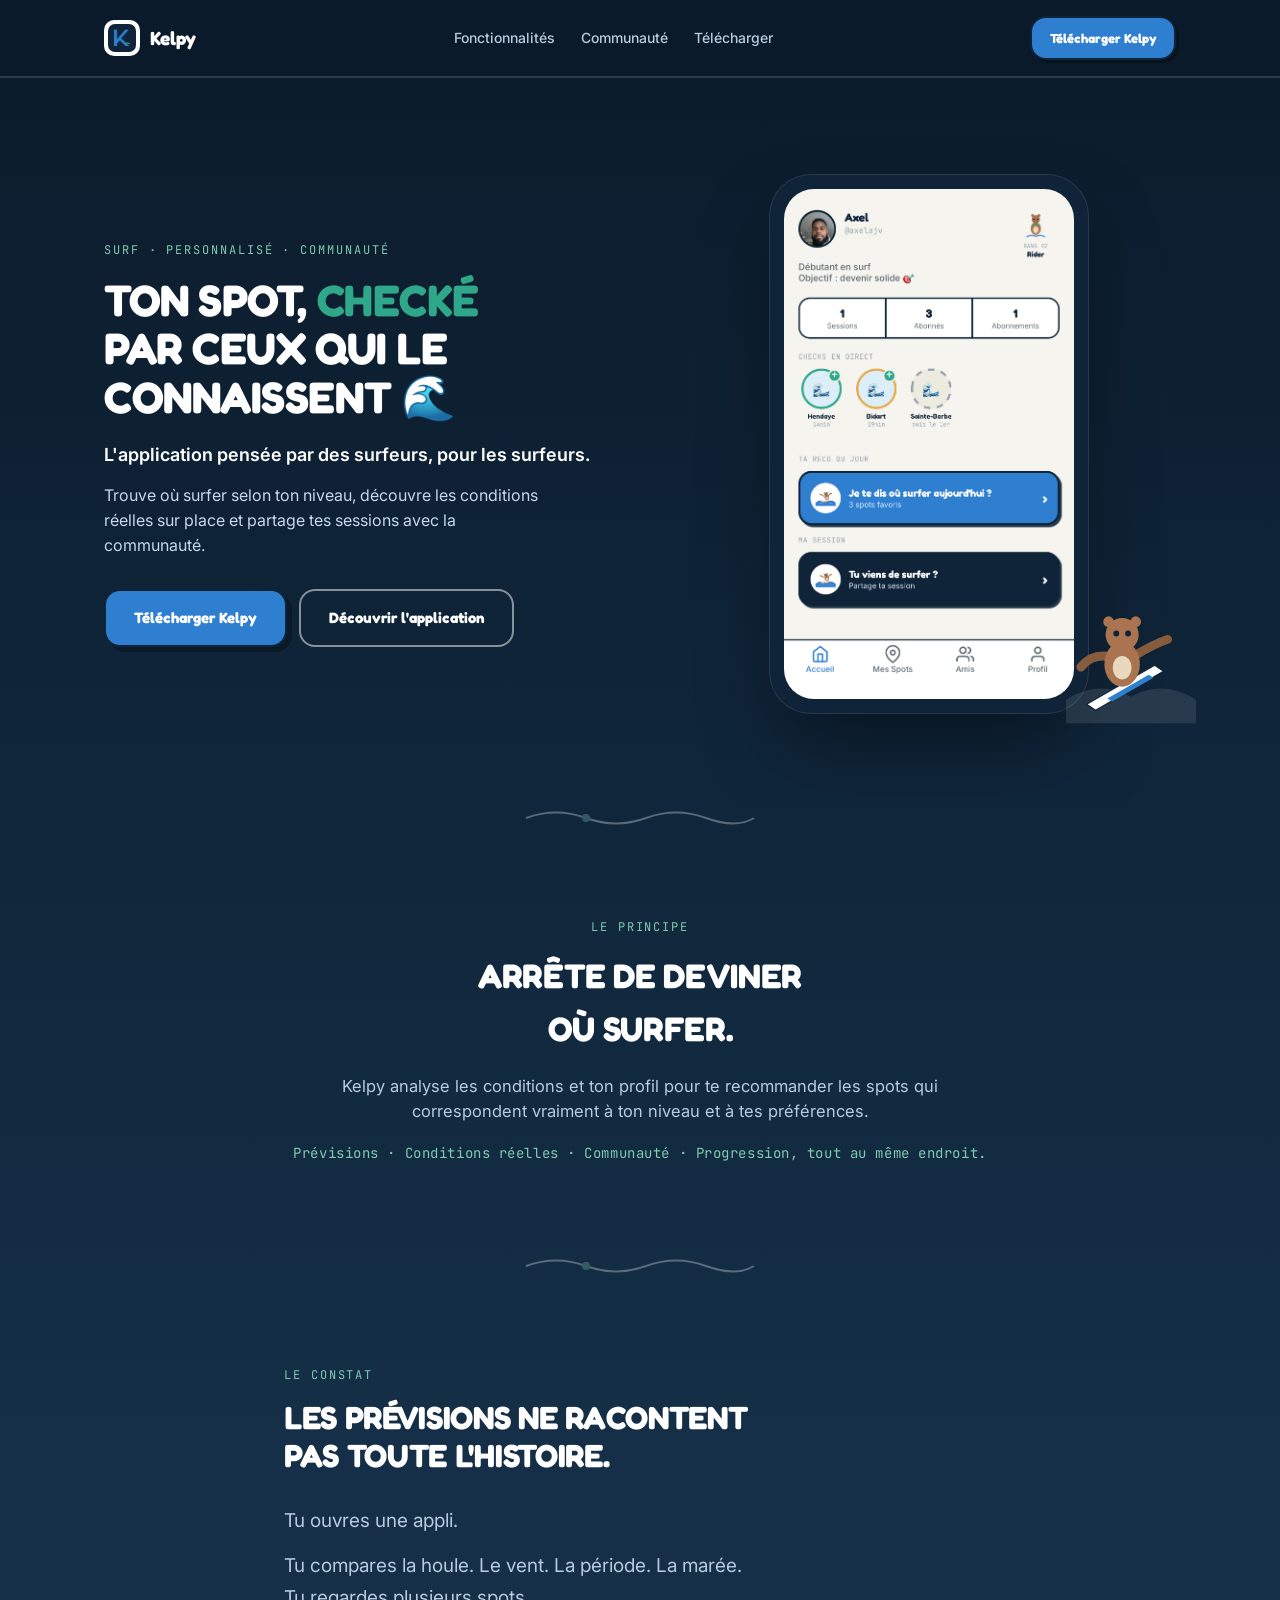
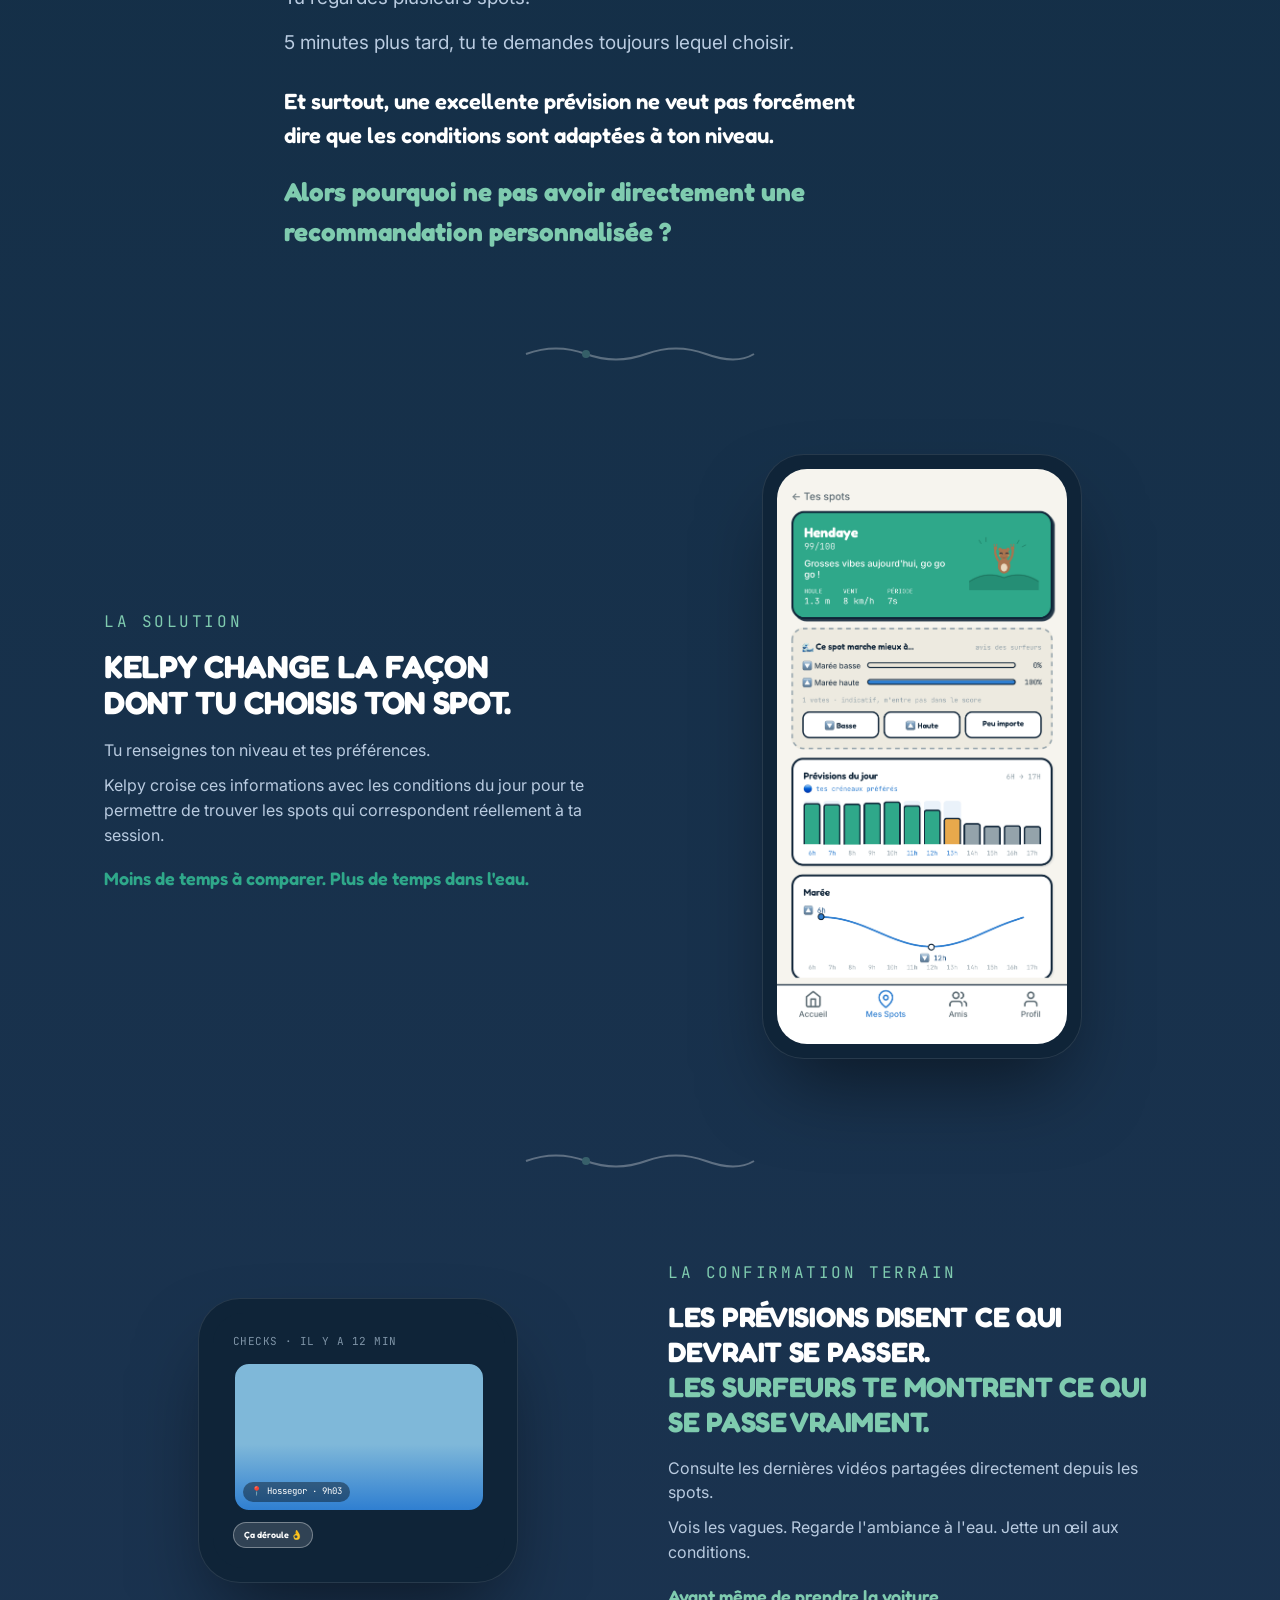
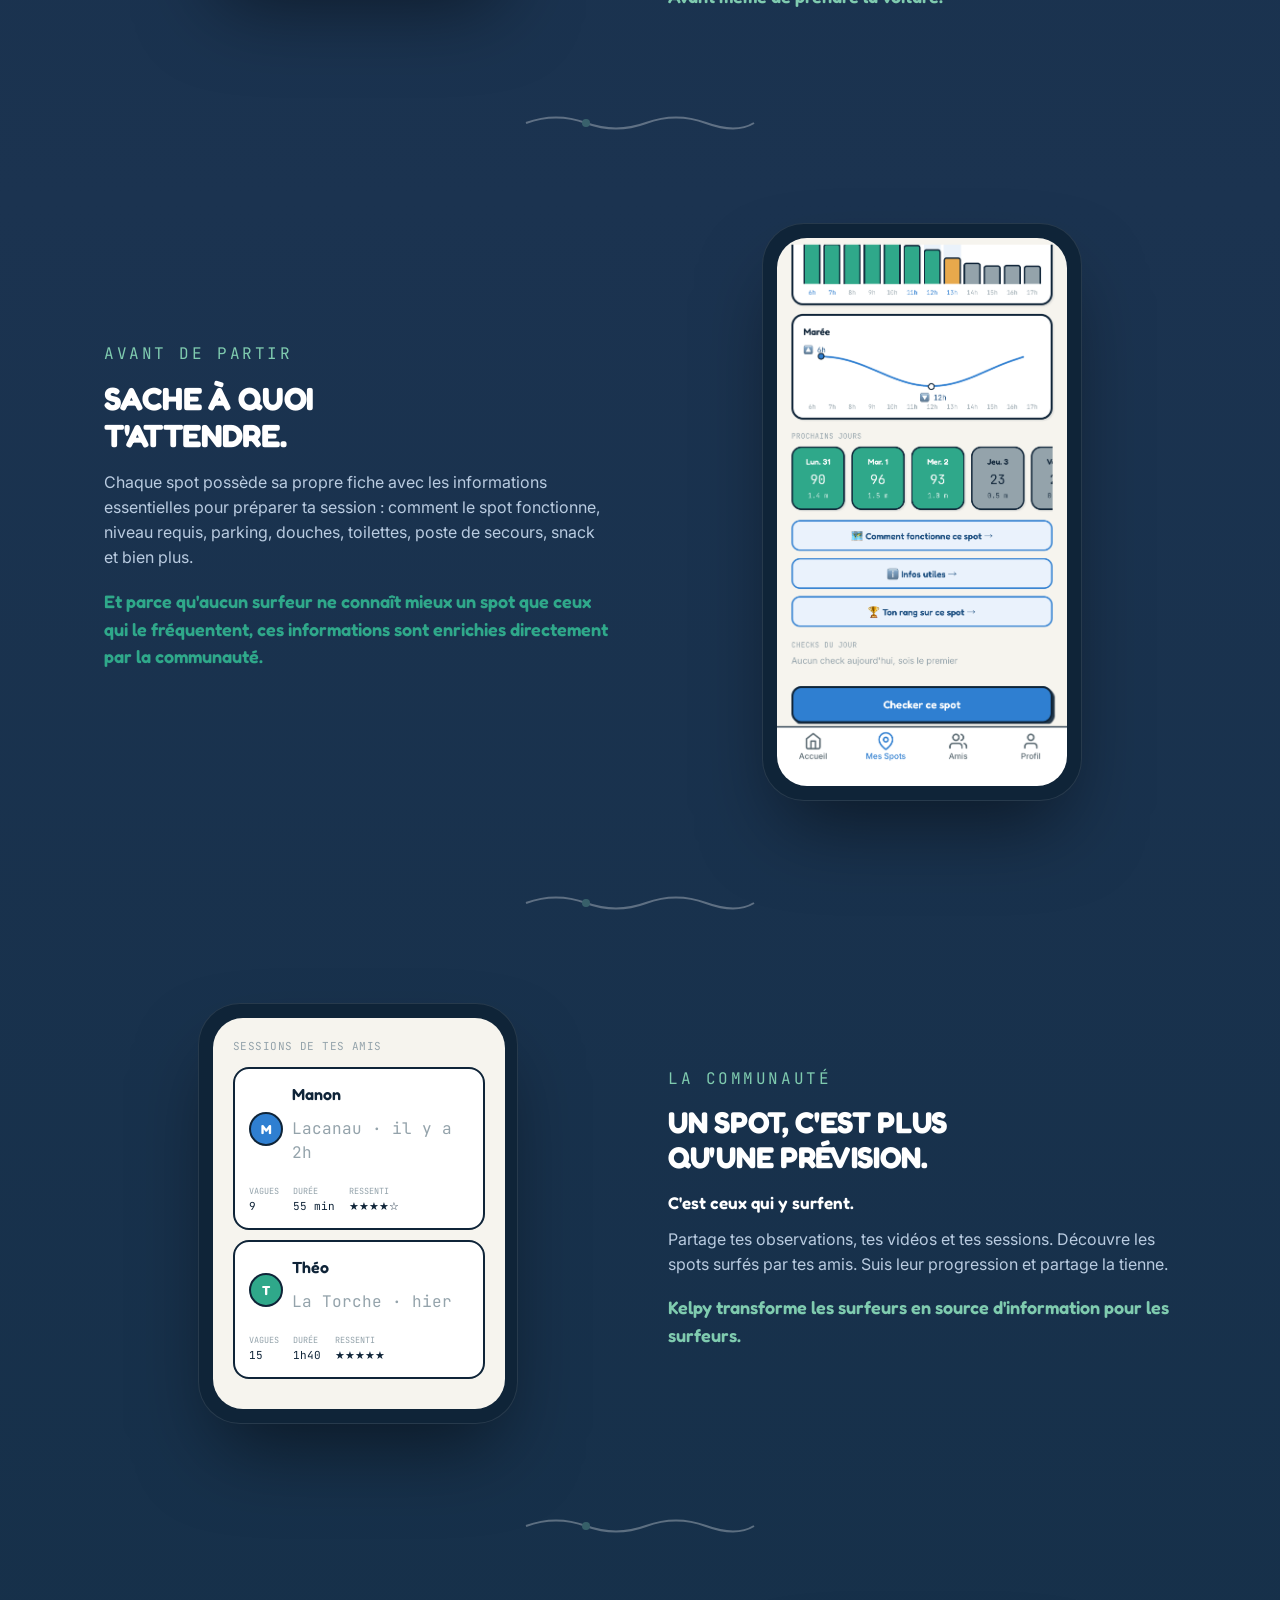
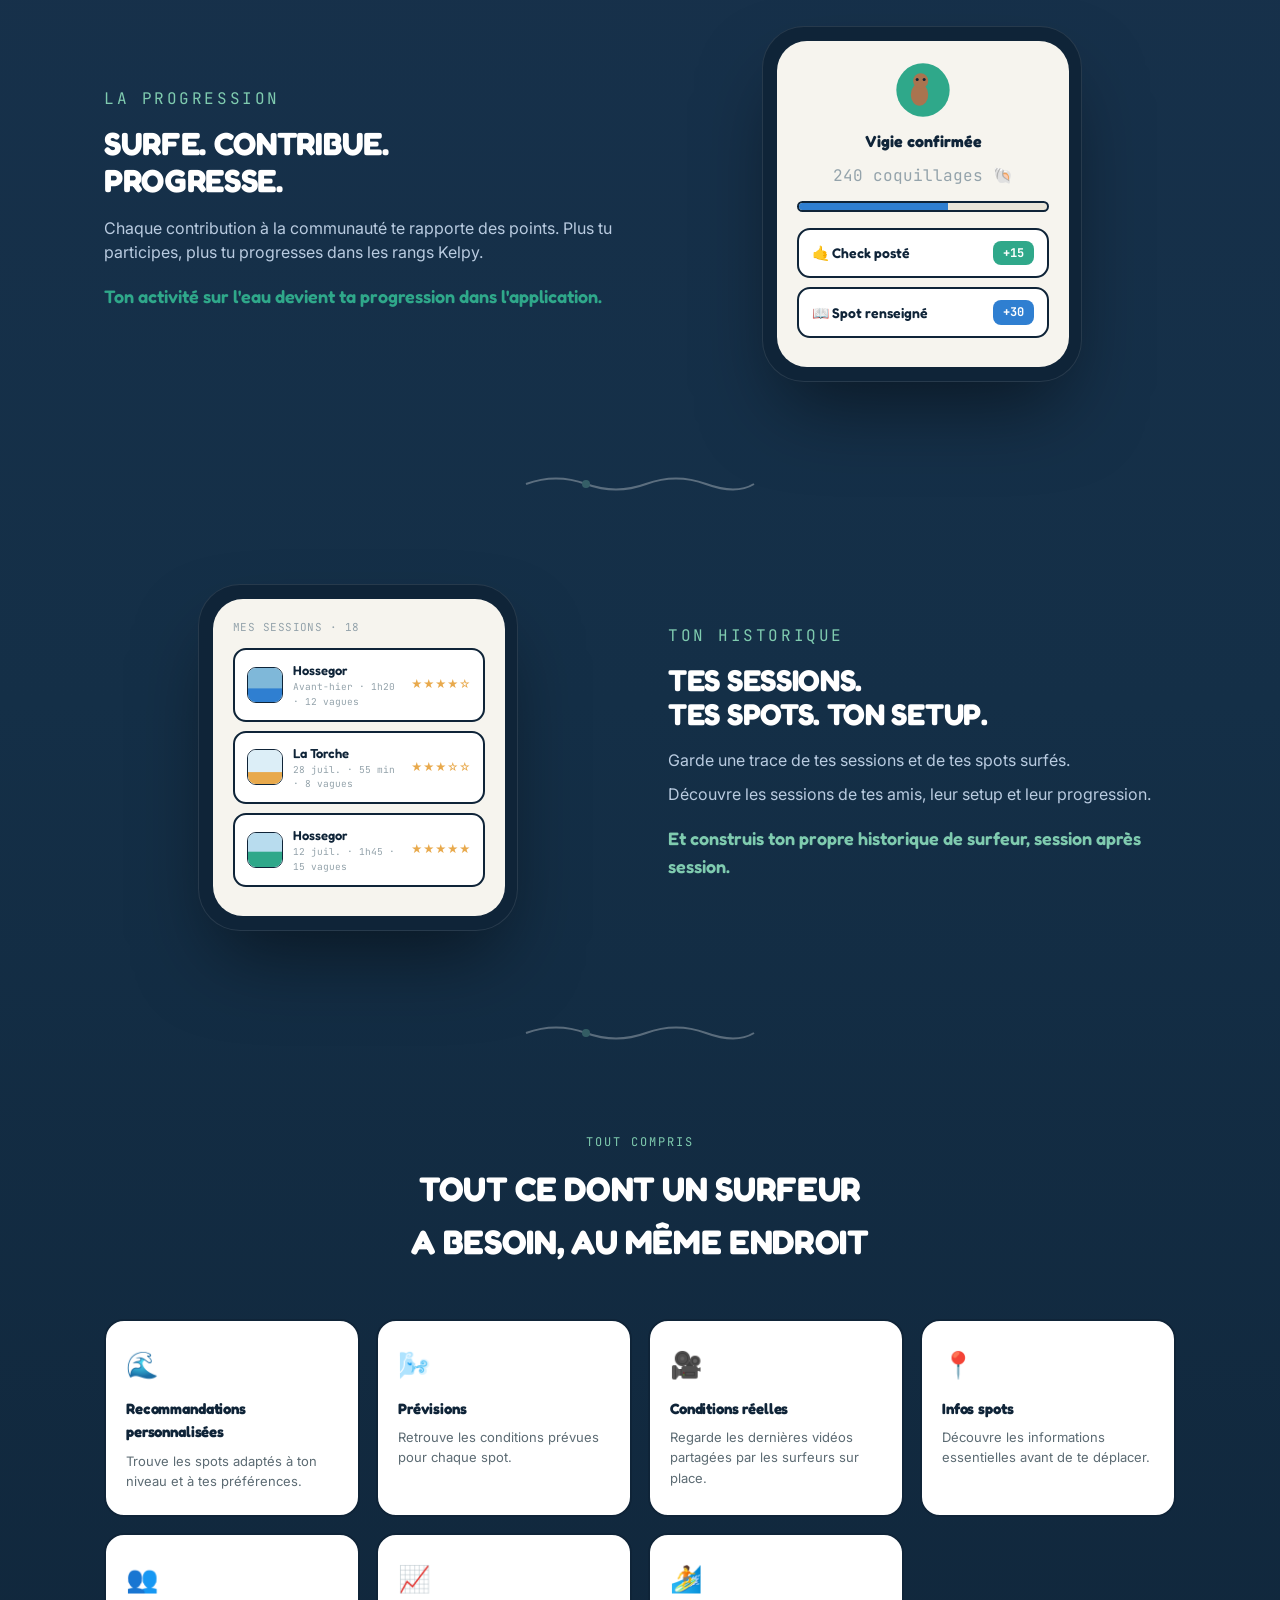
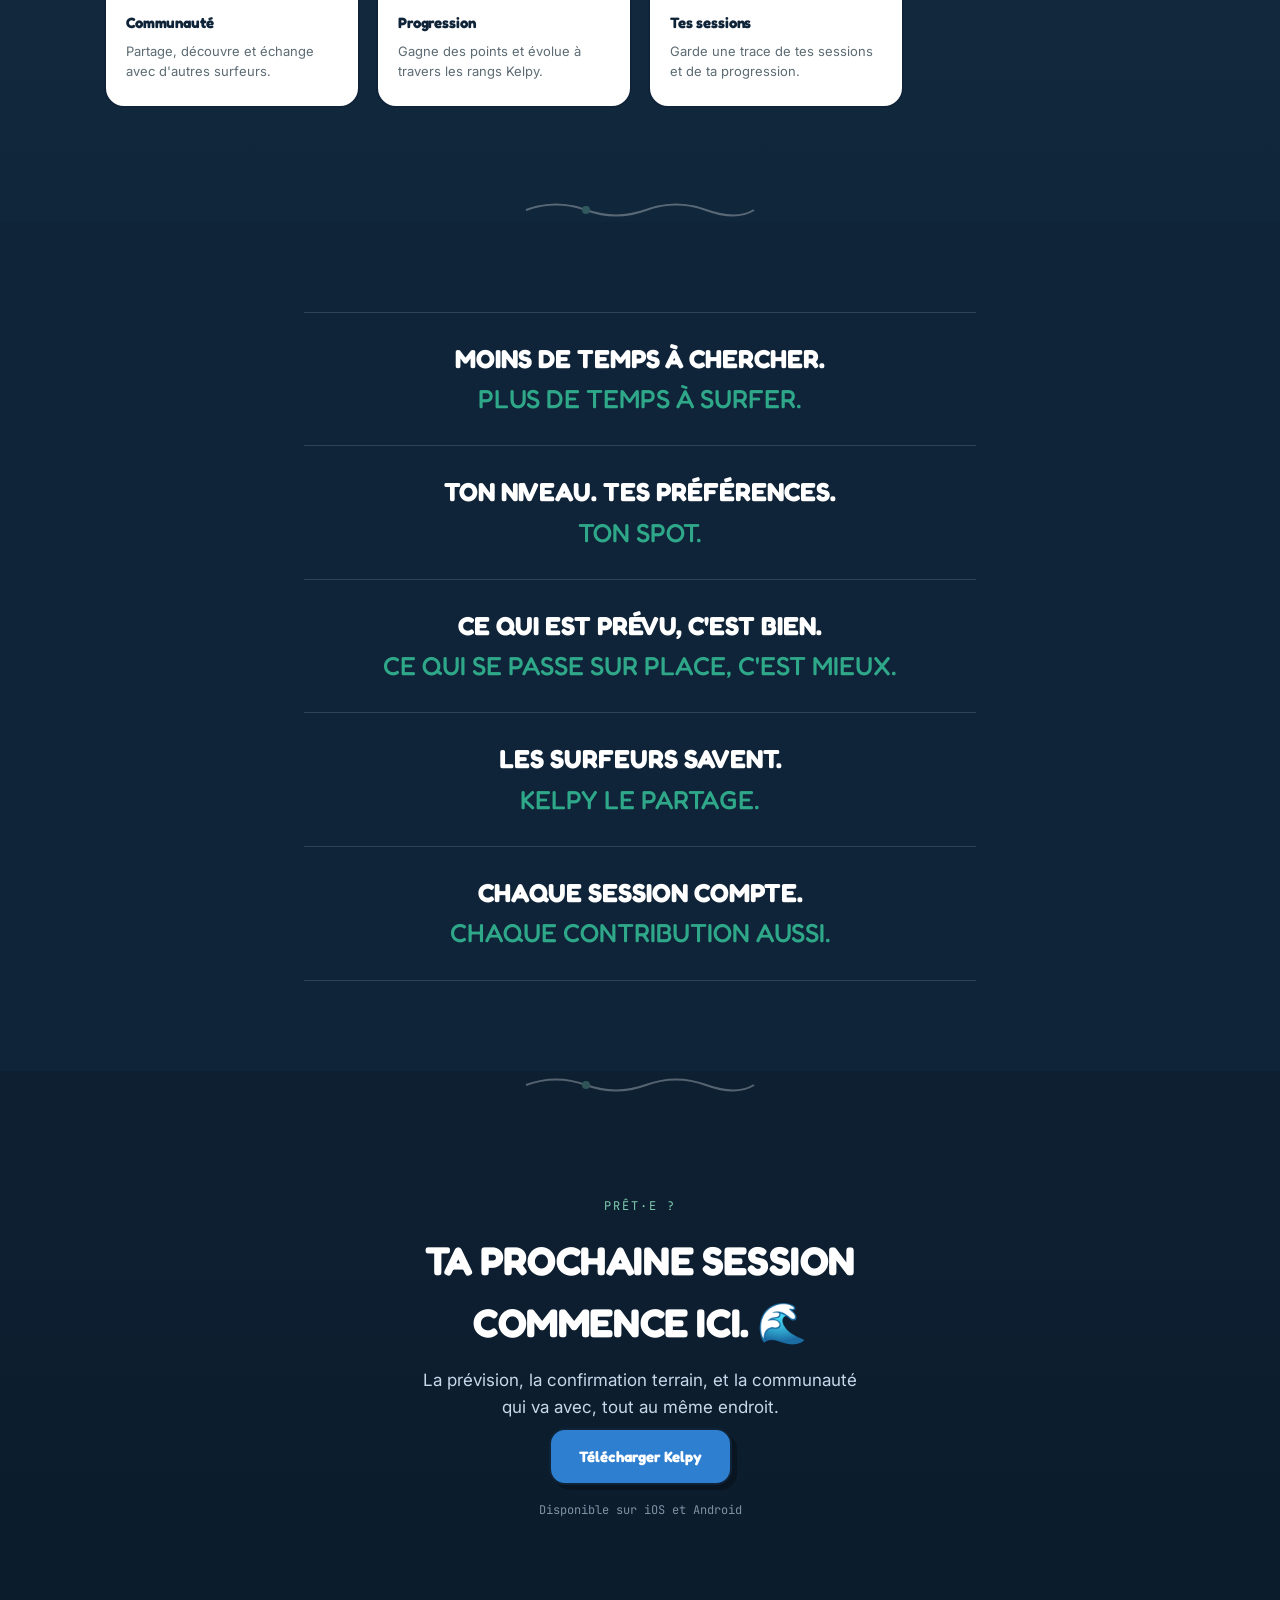
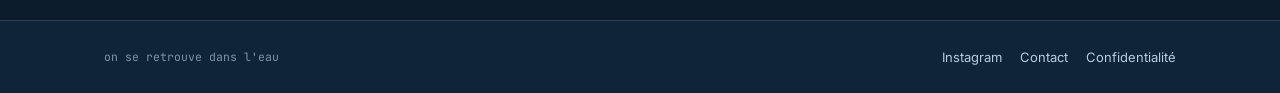
==== commit 4714ba6d: "Remove em dashes from landing page copy" ====
--- a/index.html
+++ b/index.html
@@ -3,7 +3,7 @@
 <head>
 <meta charset="UTF-8">
 <meta name="viewport" content="width=device-width, initial-scale=1.0">
-<title>Kelpy — Ton spot, checké par ceux qui le connaissent</title>
+<title>Kelpy : ton spot, checké par ceux qui le connaissent</title>
 <link rel="preconnect" href="https://fonts.googleapis.com">
 <link rel="preconnect" href="https://fonts.gstatic.com" crossorigin>
 <link href="https://fonts.googleapis.com/css2?family=Fredoka:wght@500;600;700&family=Inter:wght@400;500;600;700&family=JetBrains+Mono:wght@400;500;700&display=swap" rel="stylesheet">
@@ -186,9 +186,9 @@
     <nav class="navlinks">
       <a href="#features">Fonctionnalités</a>
       <a href="#community">Communauté</a>
-      <a href="https://apps.apple.com/fr/app/kelpy/id6801626413">Télécharger</a>
+      <a href="https://apps.apple.com/fr/app/kelpy/id6801626413?l=en-GB">Télécharger</a>
     </nav>
-    <a href="https://apps.apple.com/fr/app/kelpy/id6801626413" class="btn btn-primary" style="padding:10px 18px; font-size:13px; box-shadow:3px 3px 0 rgba(0,0,0,0.28);">Télécharger Kelpy</a>
+    <a href="https://apps.apple.com/fr/app/kelpy/id6801626413?l=en-GB" class="btn btn-primary" style="padding:10px 18px; font-size:13px; box-shadow:3px 3px 0 rgba(0,0,0,0.28);">Télécharger Kelpy</a>
   </div>
 </header>
 
@@ -200,8 +200,8 @@
       <p class="lede" style="color:#fff;">L'application pensée par des surfeurs, pour les surfeurs.</p>
       <p class="body">Trouve où surfer selon ton niveau, découvre les conditions réelles sur place et partage tes sessions avec la communauté.</p>
       <div class="hero-ctas">
-        <a href="https://apps.apple.com/fr/app/kelpy/id6801626413" class="btn btn-primary">Télécharger Kelpy</a>
-        <a href="https://apps.apple.com/fr/app/kelpy/id6801626413" class="btn btn-ghost-dark">Découvrir l'application</a>
+        <a href="https://apps.apple.com/fr/app/kelpy/id6801626413?l=en-GB" class="btn btn-primary">Télécharger Kelpy</a>
+        <a href="https://apps.apple.com/fr/app/kelpy/id6801626413?l=en-GB" class="btn btn-ghost-dark">Découvrir l'application</a>
       </div>
     </div>
     <div class="hero-visual">
@@ -236,7 +236,7 @@
     <p class="eyebrow on-light" style="text-align:center;">Le principe</p>
     <h2 style="text-align:center;">Arrête de deviner<br>où surfer.</h2>
     <p class="lede slate-txt" style="text-align:center;">Kelpy analyse les conditions et ton profil pour te recommander les spots qui correspondent vraiment à ton niveau et à tes préférences.</p>
-    <p class="pillars" style="text-align:center; color:#7FCBAF;">Prévisions · Conditions réelles · Communauté · Progression — tout au même endroit.</p>
+    <p class="pillars" style="text-align:center; color:#7FCBAF;">Prévisions · Conditions réelles · Communauté · Progression, tout au même endroit.</p>
   </div>
 </section>
 <div class="divider">
@@ -527,15 +527,15 @@
   <div class="wrap">
     <p class="eyebrow on-dark">Prêt·e ?</p>
     <h2>Ta prochaine session<br>commence ici. 🌊</h2>
-    <p class="lede">La prévision, la confirmation terrain, et la communauté qui va avec — tout au même endroit.</p>
-    <a href="https://apps.apple.com/fr/app/kelpy/id6801626413" class="btn btn-primary">Télécharger Kelpy</a>
+    <p class="lede">La prévision, la confirmation terrain, et la communauté qui va avec, tout au même endroit.</p>
+    <a href="https://apps.apple.com/fr/app/kelpy/id6801626413?l=en-GB" class="btn btn-primary">Télécharger Kelpy</a>
     <p class="store-note">Disponible sur iOS et Android</p>
   </div>
 </section>
 
 <footer>
   <div class="wrap foot-row">
-    <span class="foot-sig">— on se retrouve dans l'eau —</span>
+    <span class="foot-sig">on se retrouve dans l'eau</span>
     <div class="foot-links">
       <a href="https://www.instagram.com/surfwithaxel/" target="_blank" rel="noopener">Instagram</a>
       <a href="mailto:axel@kelpy-app.fr">Contact</a>
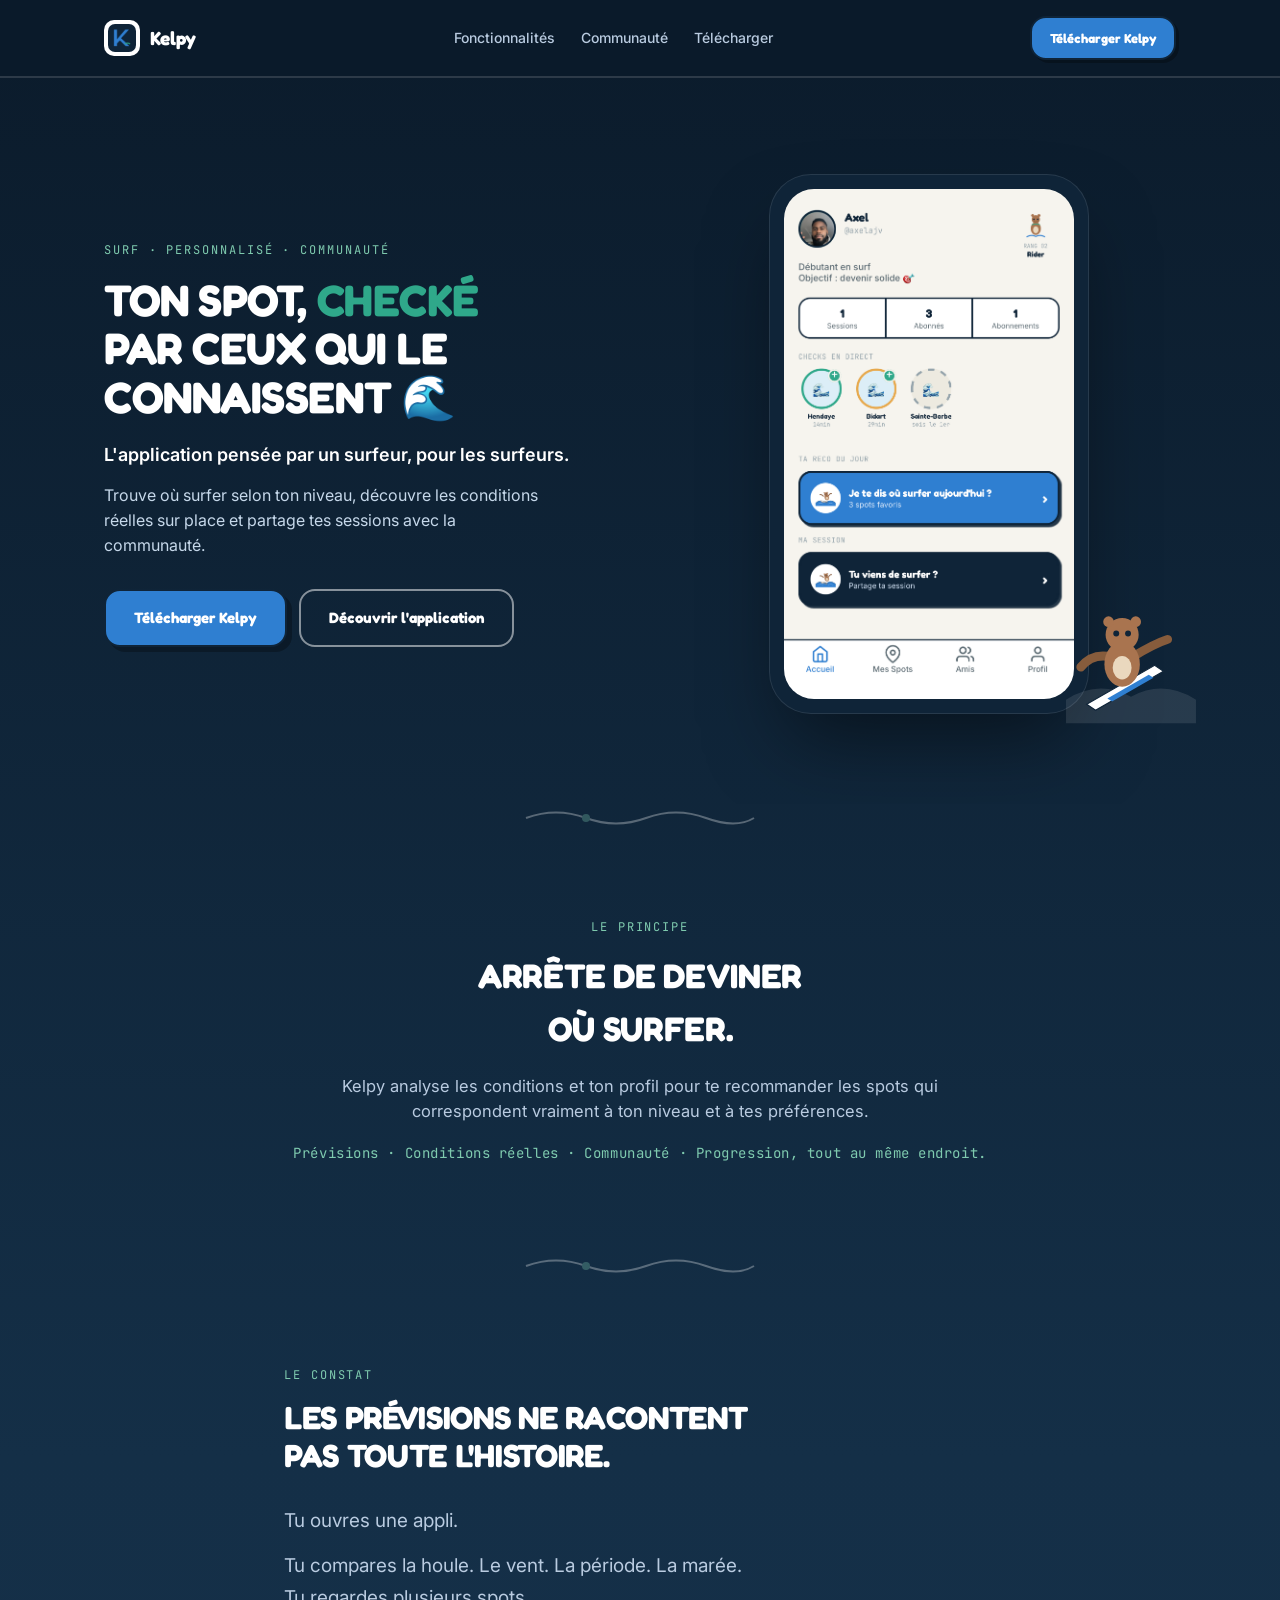
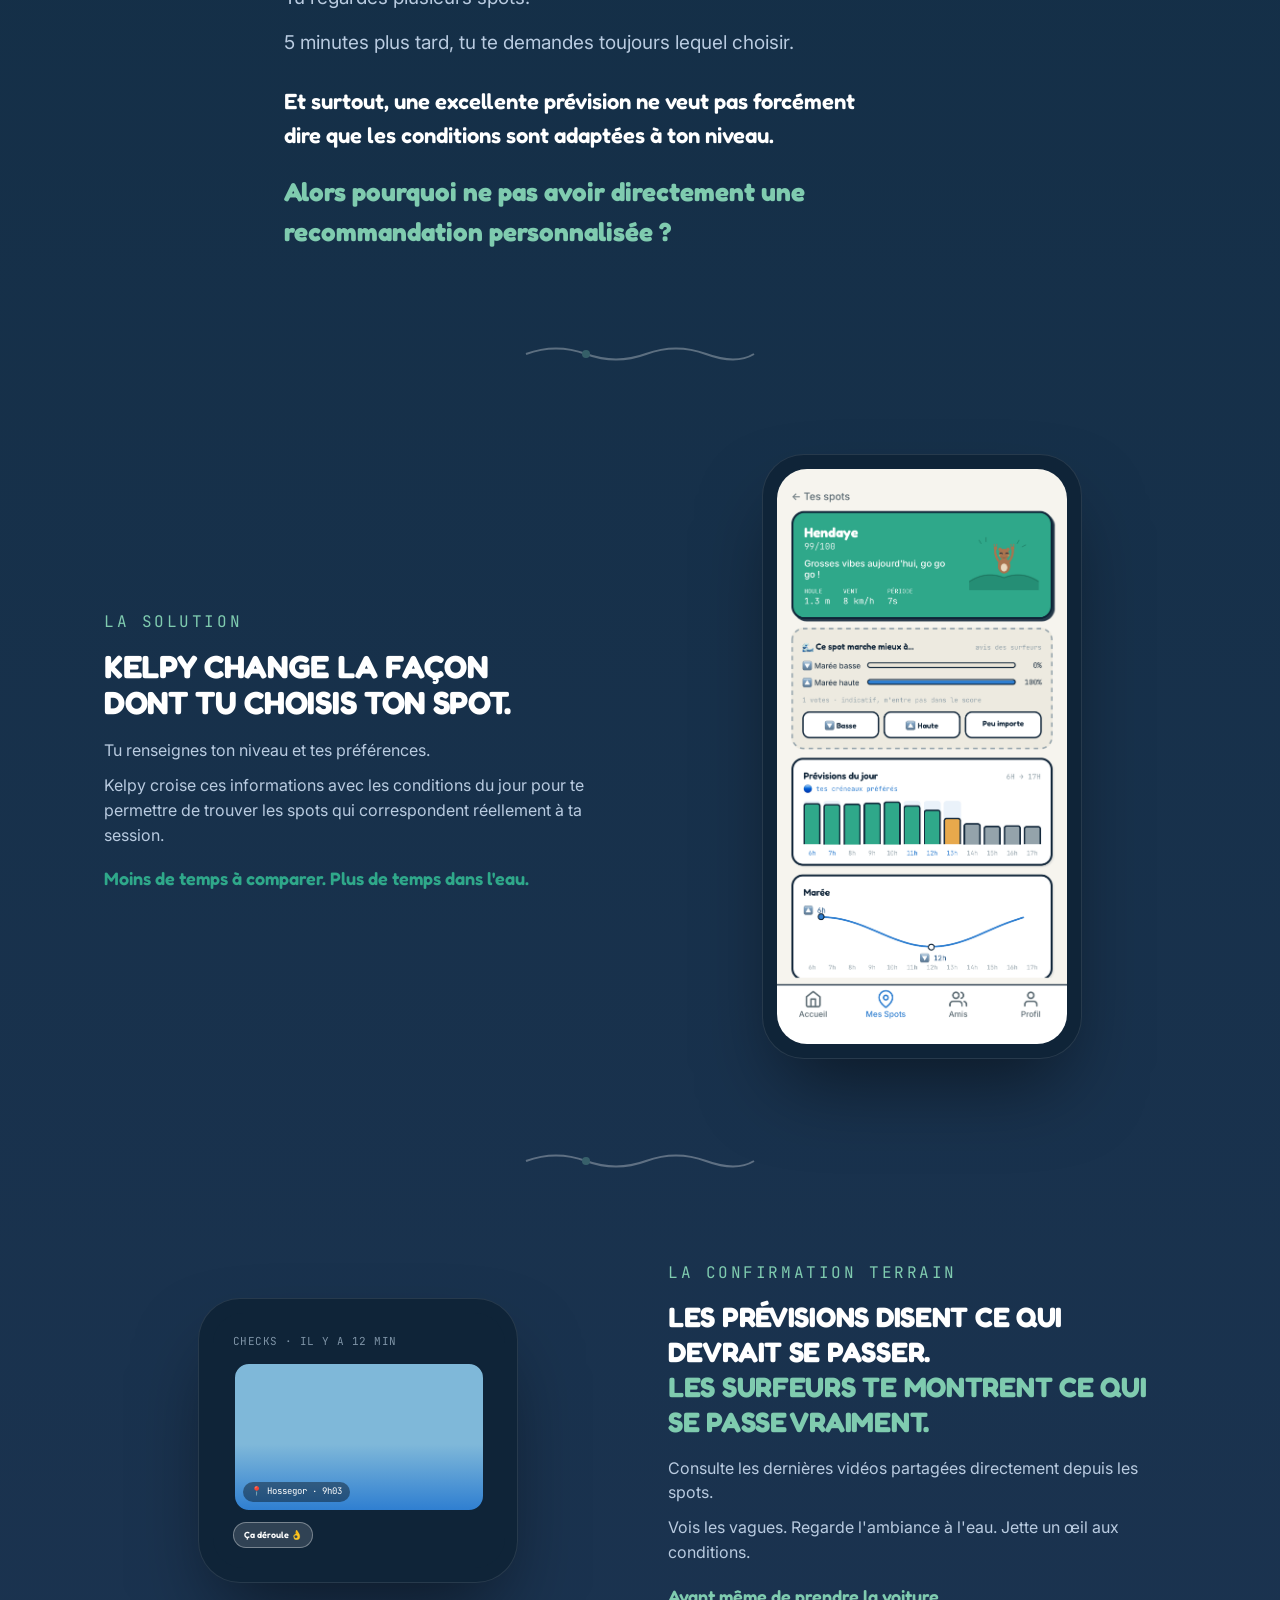
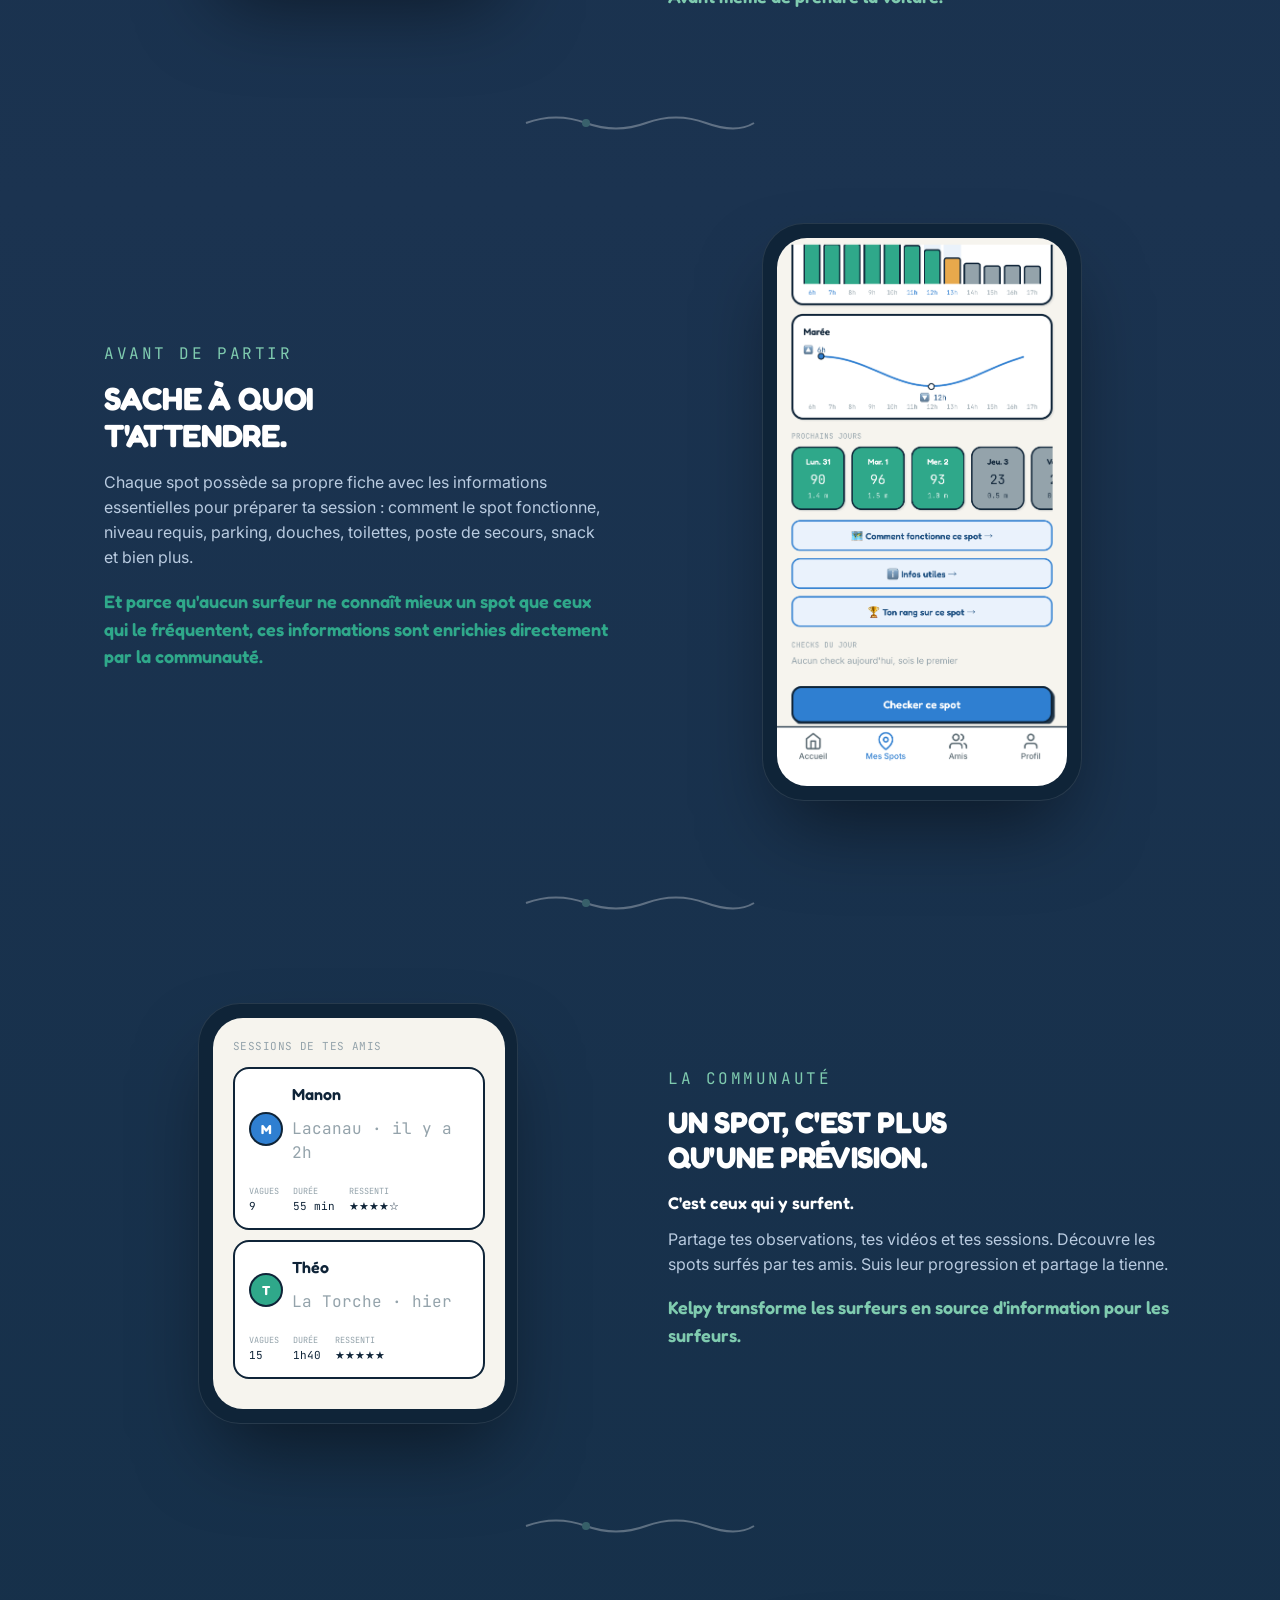
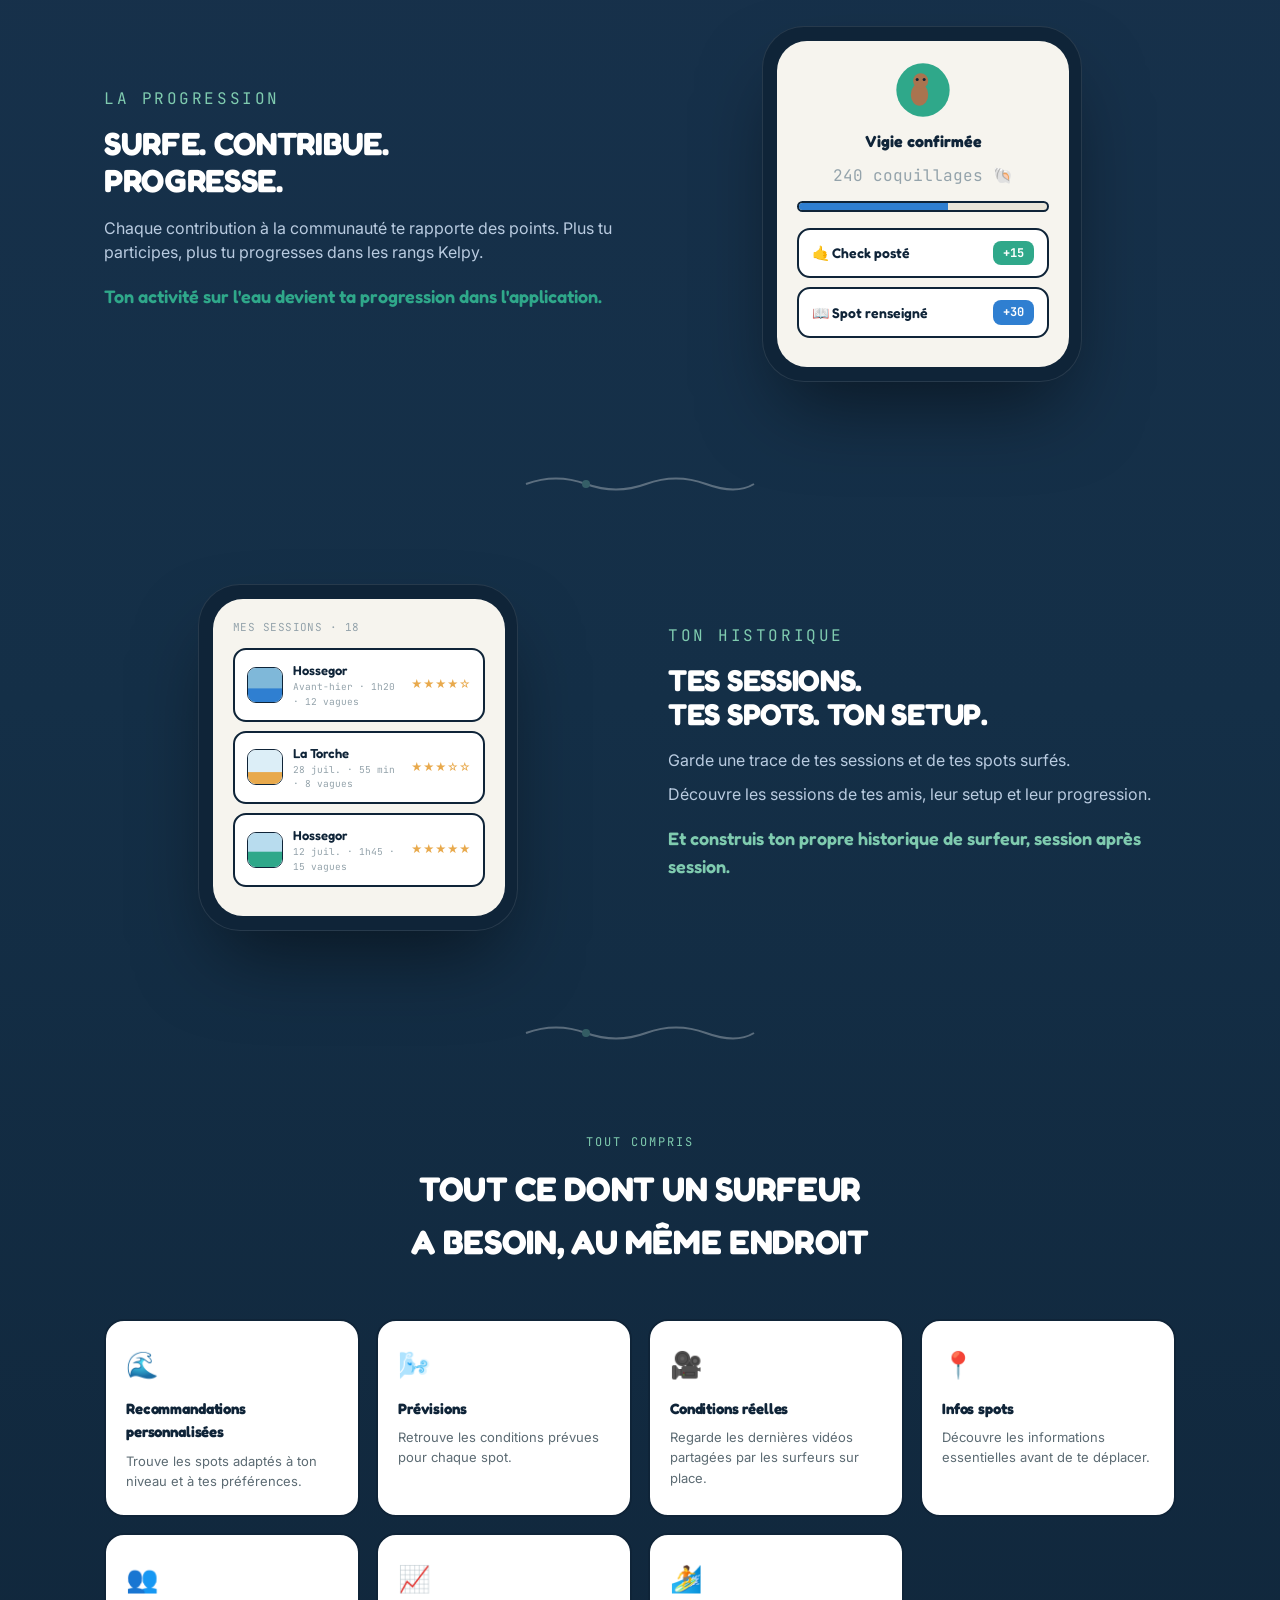
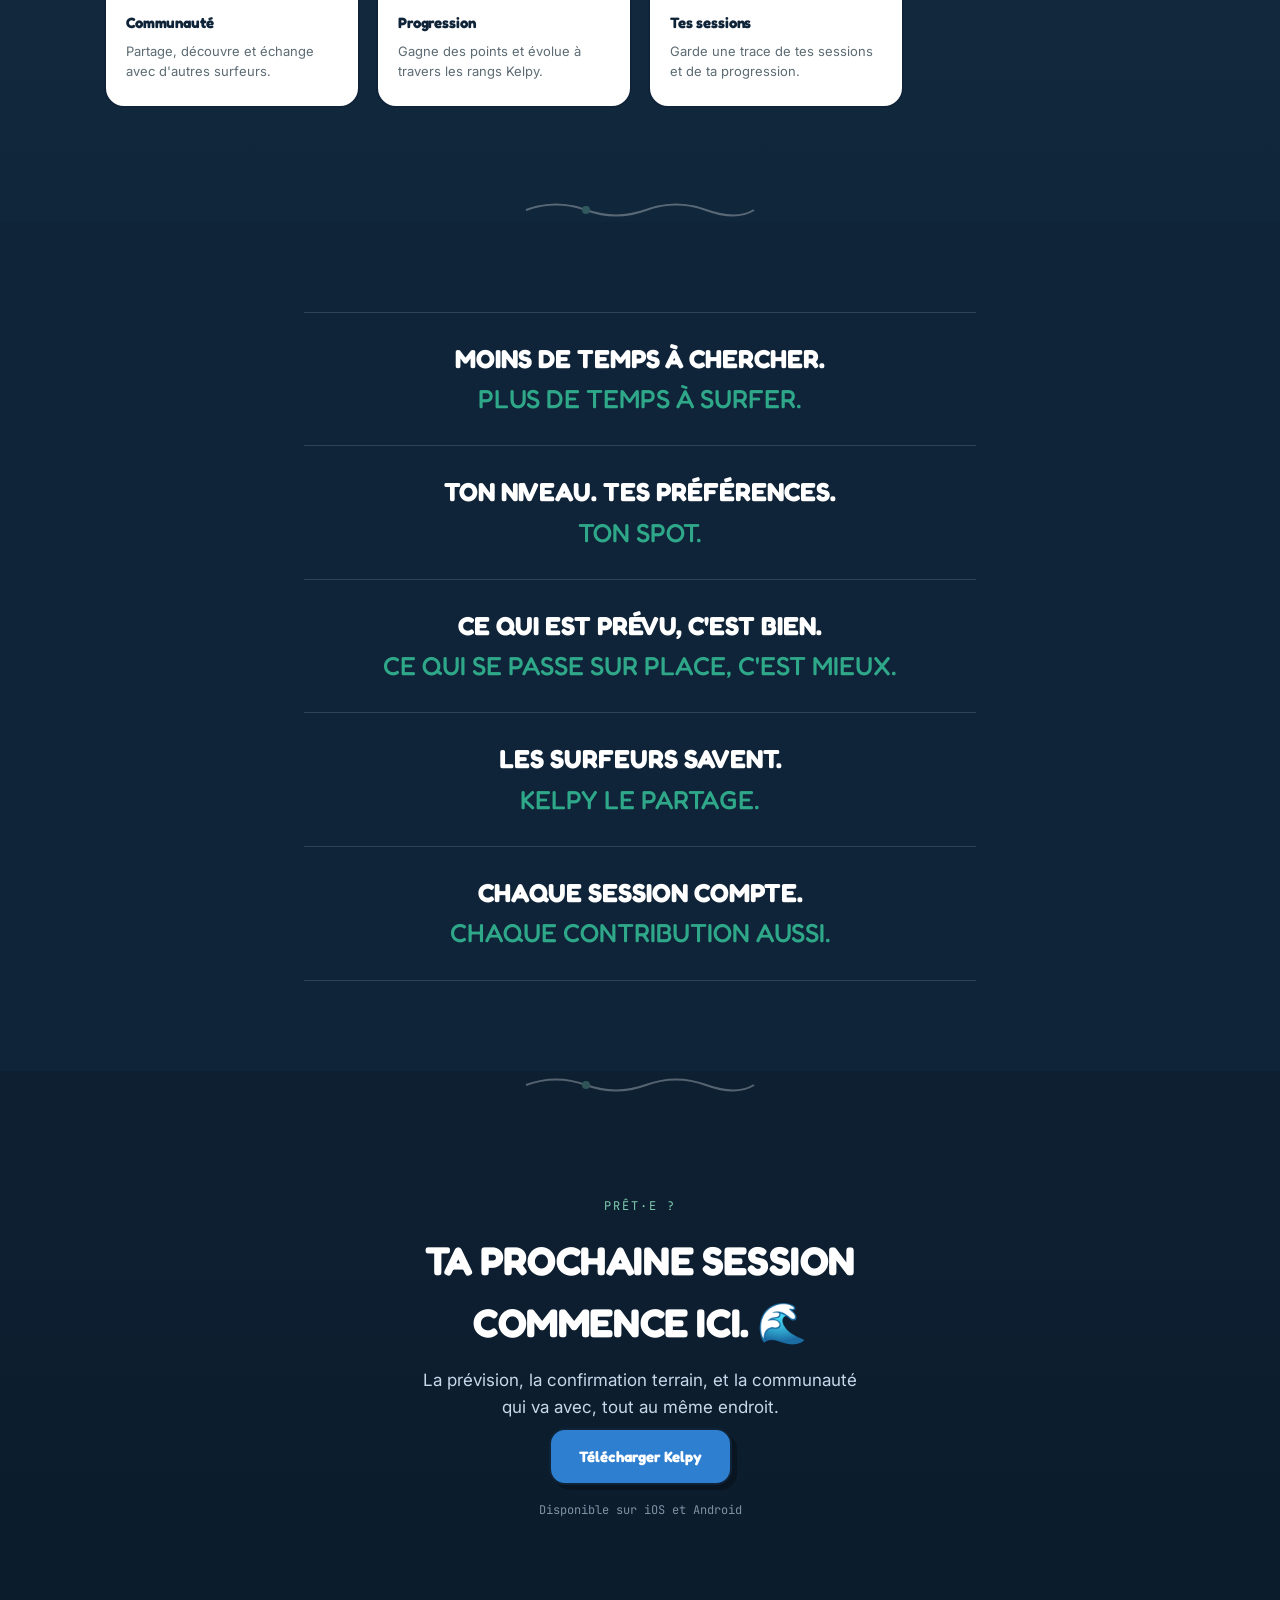
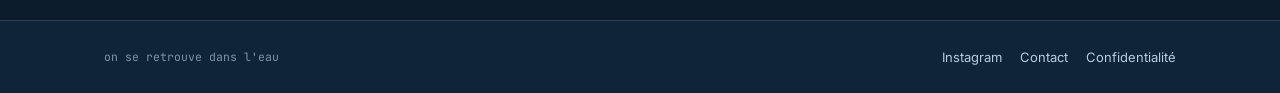
==== commit 35bfda1a: "Fix tagline: 'par un surfeur' not 'par des surfeurs'" ====
--- a/index.html
+++ b/index.html
@@ -1,6 +1,7 @@
 <!DOCTYPE html>
 <html lang="fr">
 <head>
+<link rel="icon" type="image/png" href="[data-uri]">
 <meta charset="UTF-8">
 <meta name="viewport" content="width=device-width, initial-scale=1.0">
 <title>Kelpy : ton spot, checké par ceux qui le connaissent</title>
@@ -197,7 +198,7 @@
     <div>
       <p class="eyebrow on-dark">SURF · PERSONNALISÉ · COMMUNAUTÉ</p>
       <h1>Ton spot, <span>checké</span><br>par ceux qui le<br>connaissent 🌊</h1>
-      <p class="lede" style="color:#fff;">L'application pensée par des surfeurs, pour les surfeurs.</p>
+      <p class="lede" style="color:#fff;">L'application pensée par un surfeur, pour les surfeurs.</p>
       <p class="body">Trouve où surfer selon ton niveau, découvre les conditions réelles sur place et partage tes sessions avec la communauté.</p>
       <div class="hero-ctas">
         <a href="https://apps.apple.com/fr/app/kelpy/id6801626413?l=en-GB" class="btn btn-primary">Télécharger Kelpy</a>
@@ -537,7 +538,7 @@
   <div class="wrap foot-row">
     <span class="foot-sig">on se retrouve dans l'eau</span>
     <div class="foot-links">
-      <a href="https://www.instagram.com/surfwithaxel/" target="_blank" rel="noopener">Instagram</a>
+      <a href="https://www.instagram.com/kelpy.app/" target="_blank" rel="noopener">Instagram</a>
       <a href="mailto:axel@kelpy-app.fr">Contact</a>
       <a href="/privacy-policy.html">Confidentialité</a>
     </div>
